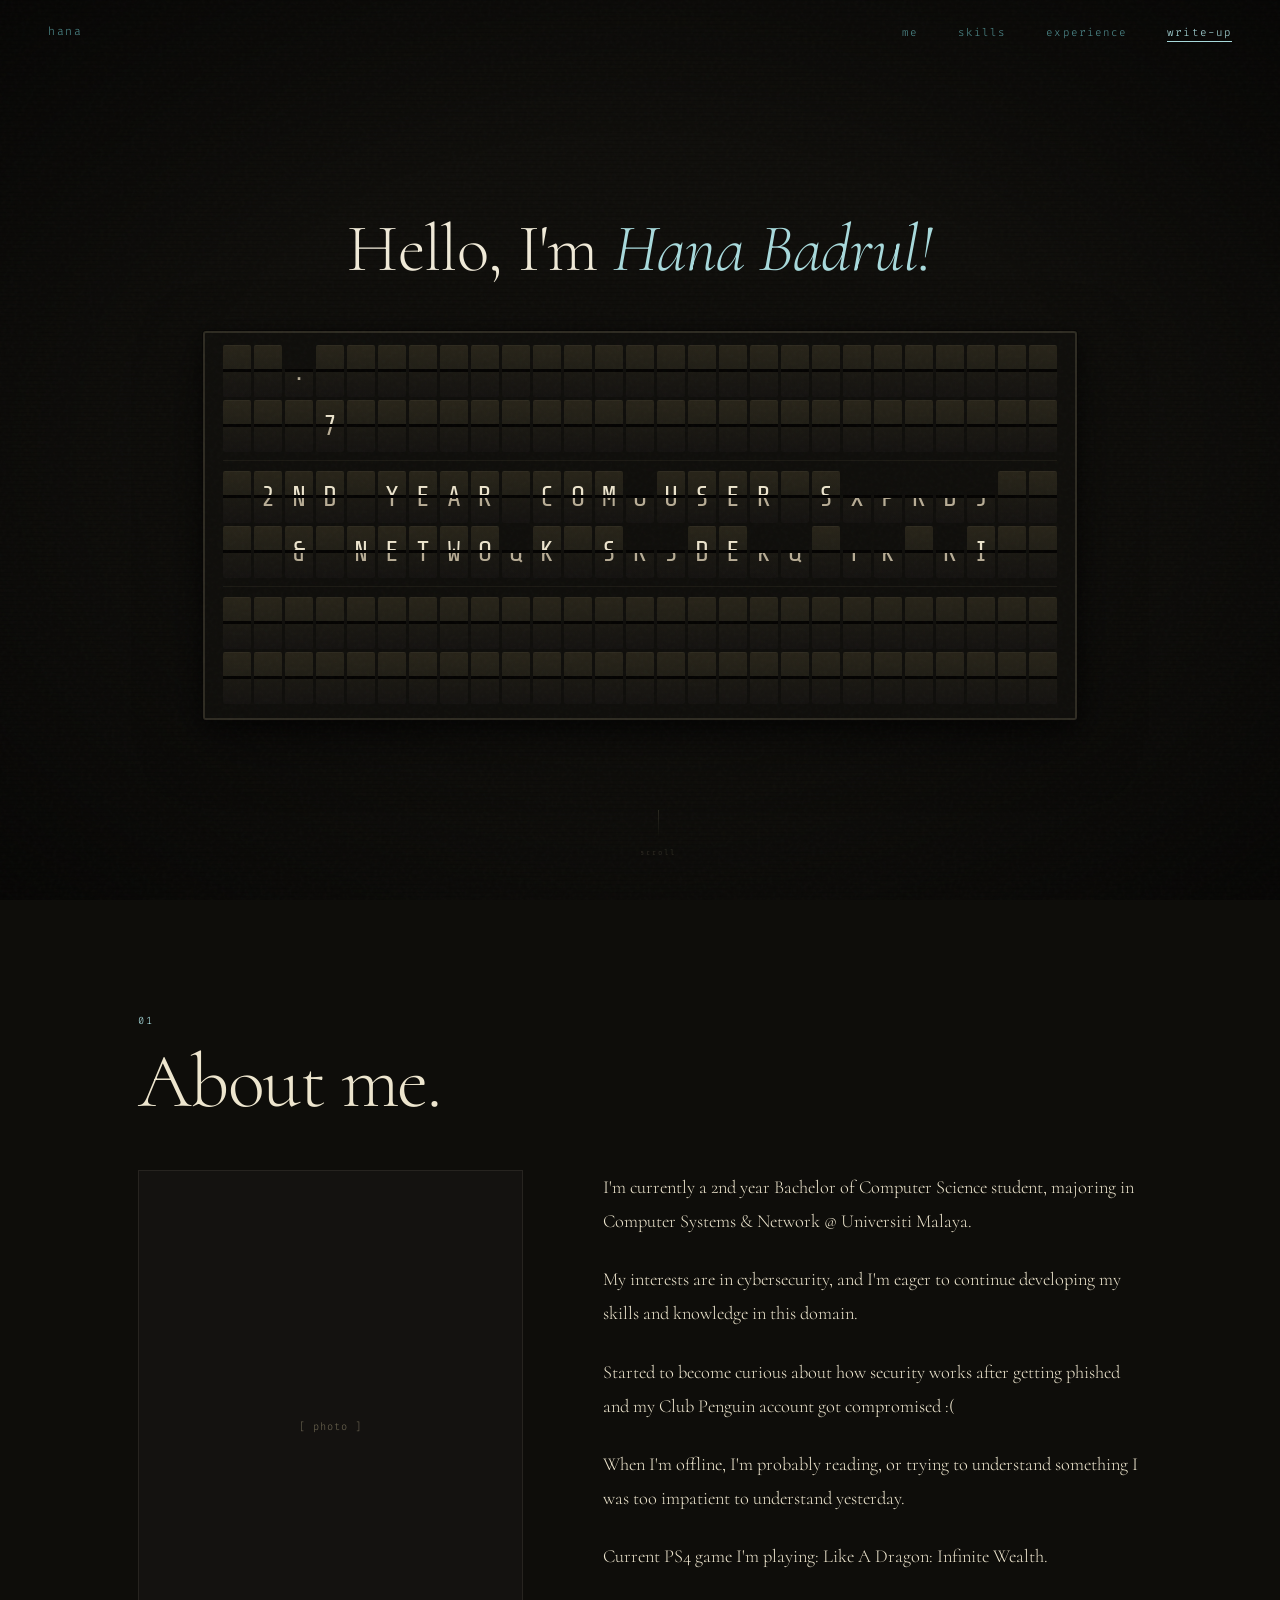
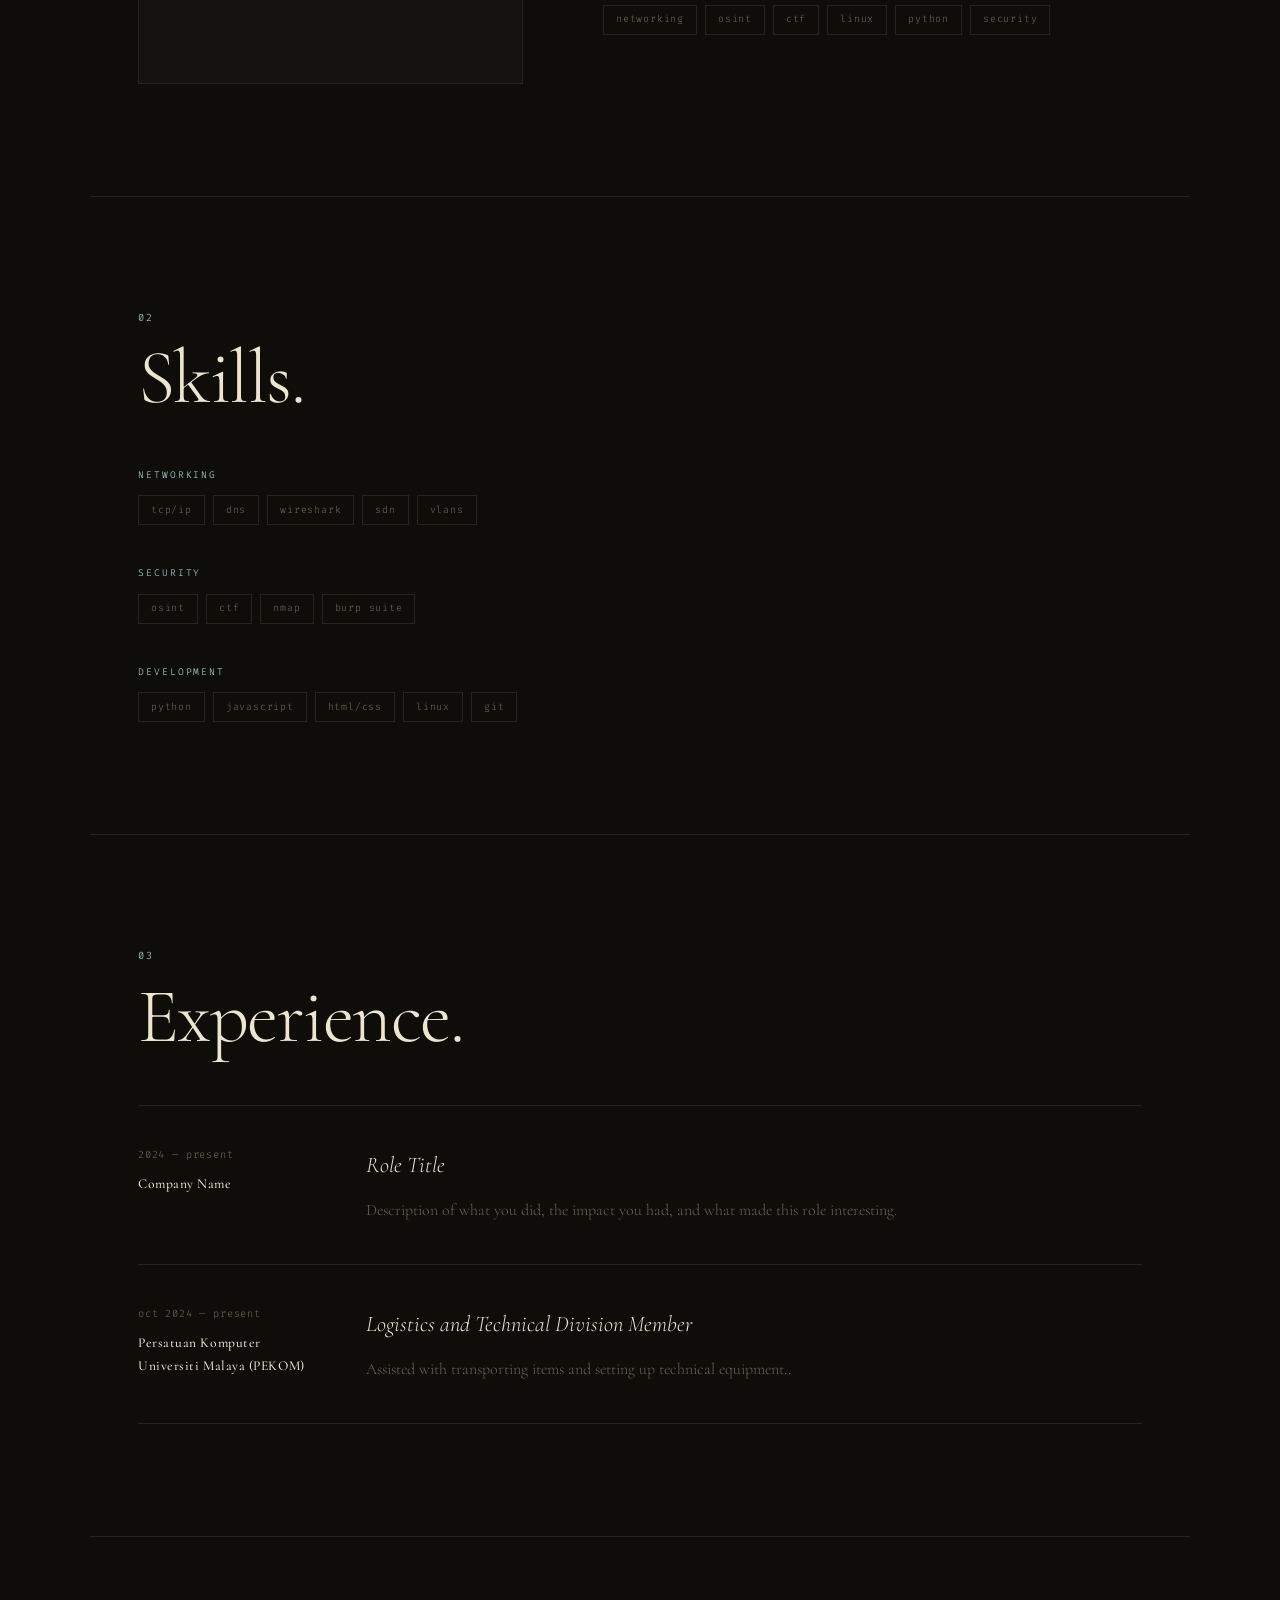
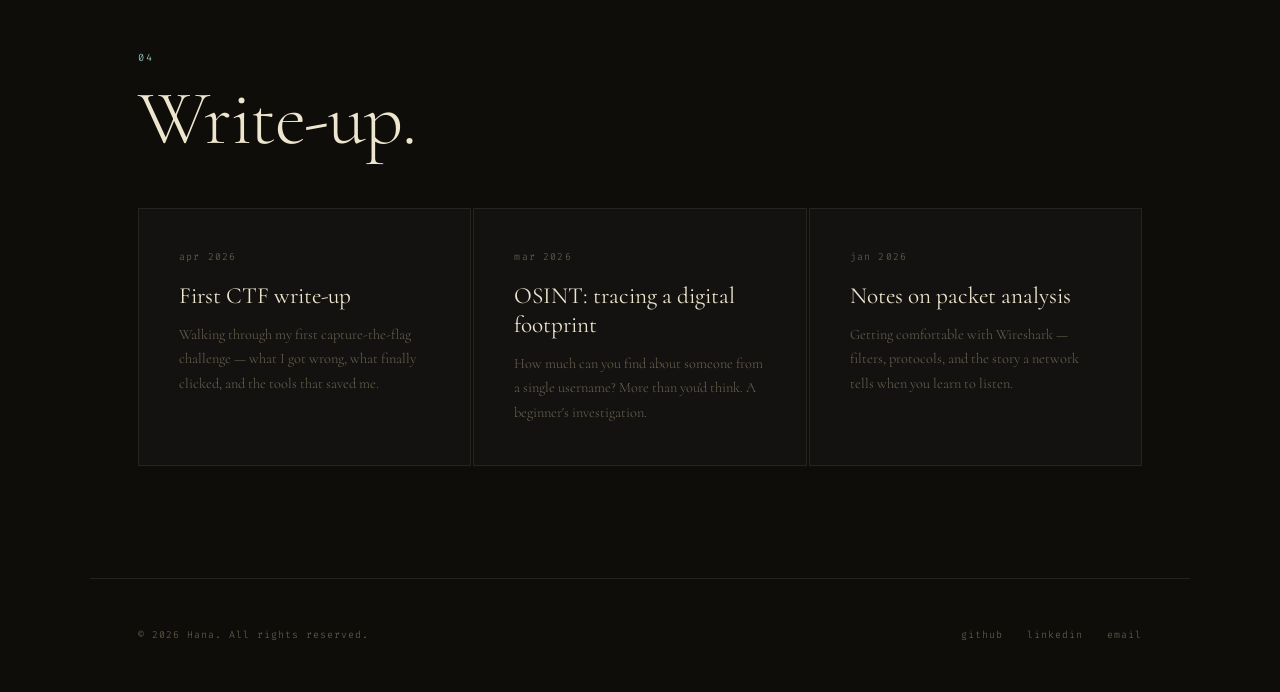
==== index.html @ be3e53db "feat: initial commit and setup" ====
<!DOCTYPE html>
<html lang="en">
<head>
  <meta charset="UTF-8" />
  <meta name="viewport" content="width=device-width, initial-scale=1.0" />
  <title>Hana — Portfolio</title>
  <link rel="preconnect" href="https://fonts.googleapis.com" />
  <link rel="preconnect" href="https://fonts.gstatic.com" crossorigin />
  <link href="https://fonts.googleapis.com/css2?family=Cormorant:ital,wght@0,300;0,400;0,500;0,600;1,300;1,400&family=Fira+Code:wght@300;400;500&family=Share+Tech+Mono&display=swap" rel="stylesheet" />
  <link rel="stylesheet" href="css/style.css" />
</head>

<body>

  <!-- ─── Navbar ─────────────────────────────────────────── -->
  <nav id="navbar">
    <a href="#hero" class="nav-logo">hana</a>
    <ul class="nav-links">
      <li><a href="#me">me</a></li>
      <li><a href="#skills">skills</a></li>
      <li><a href="#experience">experience</a></li>
      <li><a href="#writeup">write-up</a></li>
    </ul>
  </nav>

  <!-- ─── Hero ───────────────────────────────────────────── -->
  <section id="hero">

    <!-- Static greeting -->
    <div class="hero-greeting">
      <h1>Hello, I'm <em>Hana Badrul!</em></h1>
    </div>

    <!-- Analog split-flap board showing alternating phrases -->
    <div class="board-outer">
      <div class="board-housing">

        <div class="board-display">
          <div class="flap-row" id="bTop1"></div>
          <div class="flap-row" id="bTop2"></div>
          <div class="board-sep"></div>
          <div class="flap-row" id="boardRow1"></div>
          <div class="flap-row" id="boardRow2"></div>
          <div class="board-sep"></div>
          <div class="flap-row" id="bBot1"></div>
          <div class="flap-row" id="bBot2"></div>
        </div>

      </div>
    </div>

    <div class="hero-scroll">scroll</div>

  </section>

  <!-- ─── Me ─────────────────────────────────────────────── -->
  <section id="me">
    <span class="section-index reveal">01</span>
    <h2 class="section-title reveal">About me.</h2>
    <div class="me-grid reveal">
      <div class="me-aside">
        <div class="me-avatar">[ photo ]</div>
      </div>
      <div class="me-body">
        <p>
          I'm currently a 2nd year Bachelor of Computer Science student, majoring in Computer Systems & Network @ Universiti Malaya.
        </p>
        <p>
          My interests are in cybersecurity, and I'm eager to continue developing my skills and knowledge in this domain.
        </p>
        <p>
          Started to become curious about how security works after getting phished and my Club Penguin account got compromised :(
        </p>
        <p>
          When I'm offline, I'm probably reading, or trying to understand something I was too impatient to understand yesterday.
        </p>
        <p>
          Current PS4 game I'm playing: Like A Dragon: Infinite Wealth.
        <div class="me-tags">
          <span class="tag">networking</span>
          <span class="tag">osint</span>
          <span class="tag">ctf</span>
          <span class="tag">linux</span>
          <span class="tag">python</span>
          <span class="tag">security</span>
        </div>
      </div>
    </div>
  </section>

  <!-- ─── Skills ─────────────────────────────────────────── -->
  <section id="skills">
    <span class="section-index reveal">02</span>
    <h2 class="section-title reveal">Skills.</h2>
    <div class="skills-grid reveal">
      <div class="skill-group">
        <span class="skill-group-label">networking</span>
        <div class="skill-tags">
          <span class="tag">TCP/IP</span>
          <span class="tag">DNS</span>
          <span class="tag">Wireshark</span>
          <span class="tag">SDN</span>
          <span class="tag">VLANs</span>
        </div>
      </div>
      <div class="skill-group">
        <span class="skill-group-label">security</span>
        <div class="skill-tags">
          <span class="tag">OSINT</span>
          <span class="tag">CTF</span>
          <span class="tag">Nmap</span>
          <span class="tag">Burp Suite</span>
        </div>
      </div>
      <div class="skill-group">
        <span class="skill-group-label">development</span>
        <div class="skill-tags">
          <span class="tag">Python</span>
          <span class="tag">JavaScript</span>
          <span class="tag">HTML/CSS</span>
          <span class="tag">Linux</span>
          <span class="tag">Git</span>
        </div>
      </div>
    </div>
  </section>

  <!-- ─── Experience ──────────────────────────────────────── -->
  <section id="experience">
    <span class="section-index reveal">03</span>
    <h2 class="section-title reveal">Experience.</h2>

    <div class="exp-list reveal">

      <div class="exp-item">
        <div class="exp-meta">
          <span class="exp-period">2024 — present</span>
          <div class="exp-company">Company Name</div>
        </div>
        <div>
          <div class="exp-role">Role Title</div>
          <p class="exp-desc">Description of what you did, the impact you had, and what made this role interesting.</p>
        </div>
        <span class="exp-dot"></span>
      </div>

      <div class="exp-item">
        <div class="exp-meta">
          <span class="exp-period">oct 2024 — present</span>
          <div class="exp-company">Persatuan Komputer Universiti Malaya (PEKOM)</div>
        </div>
        <div>
          <div class="exp-role">Logistics and Technical Division Member</div>
          <p class="exp-desc">Assisted with transporting items and setting up technical equipment..</p>
        </div>
        <span class="exp-dot"></span>
      </div>

    </div>
  </section>

  <!-- ─── Write-up ────────────────────────────────────────── -->
  <section id="writeup">
    <span class="section-index reveal">04</span>
    <h2 class="section-title reveal">Write-up.</h2>

    <div class="posts-grid reveal">
      <a href="writeup.html#ctf-first" class="post-card">
        <span class="post-date">apr 2026</span>
        <h3 class="post-title">First CTF write-up</h3>
        <p class="post-excerpt">Walking through my first capture-the-flag challenge — what I got wrong, what finally clicked, and the tools that saved me.</p>
        <span class="post-arrow">→</span>
      </a>
      <a href="writeup.html#osint-footprint" class="post-card">
        <span class="post-date">mar 2026</span>
        <h3 class="post-title">OSINT: tracing a digital footprint</h3>
        <p class="post-excerpt">How much can you find about someone from a single username? More than you'd think. A beginner's investigation.</p>
        <span class="post-arrow">→</span>
      </a>
      <a href="writeup.html#packet-analysis" class="post-card">
        <span class="post-date">jan 2026</span>
        <h3 class="post-title">Notes on packet analysis</h3>
        <p class="post-excerpt">Getting comfortable with Wireshark — filters, protocols, and the story a network tells when you learn to listen.</p>
        <span class="post-arrow">→</span>
      </a>
    </div>
  </section>

  <!-- ─── Footer ──────────────────────────────────────────── -->
  <footer>
    <p>© 2026 Hana. All rights reserved.</p>
    <div class="footer-links">
      <a href="https://github.com/hanabadrul">github</a>
      <a href="https://www.linkedin.com/in/hanabadrul/">linkedin</a>
      <a href="#">email</a>
    </div>
  </footer>

  <script src="js/board.js"></script>
  <script src="js/nav.js"></script>

</body>
</html>
---- css/style.css ----
/* ─── Reset & Base ─────────────────────────────────── */
*, *::before, *::after { box-sizing: border-box; margin: 0; padding: 0; }

:root {
  --bg:       #0e0d0a;
  --bg-alt:   #141210;
  --text:     #ede5ce;
  --muted:    #6b6450;
  --accent:   #A8DADC;
  --border:   #272420;
  --nav-h:    64px;
  --font-serif: 'Cormorant', Georgia, serif;
  --font-mono:  'Fira Code', 'Courier New', monospace;
  --font-board: 'Share Tech Mono', 'Courier New', monospace;

  /* Board palette */
  --board-bg:      #0f0e0b;
  --board-frame:   #1c1a15;
  --board-border:  #2e2b22;
  --flap-top:      #242118;
  --flap-bot:      #1a1814;
  --flap-seam:     #08070520;
  --flap-text:     #ede5ce;
  --flap-text-dim: #b8ad96;
  --amber:         #A8DADC;
  --amber-dim:     #4d8a8c;

  /* Fluid flap sizing */
  --fw: clamp(9px, 2.5vw, 28px);          /* flap width          */
  --fh: calc(var(--fw) * 1.786);           /* flap height (50/28) */
  --fhalf: calc(var(--fw) * 0.893);        /* half-height (25/28) */
  --fs: calc(var(--fw) * 0.929);           /* font size   (26/28) */
  --fg: clamp(1px, 0.3vw, 3px);           /* gap between flaps   */
}

html { scroll-behavior: smooth; }

body {
  background: var(--bg);
  color: var(--text);
  font-family: var(--font-serif);
  font-weight: 300;
  line-height: 1.7;
  overflow-x: hidden;
}

body::before {
  content: '';
  position: fixed;
  inset: 0;
  background-image: url("data:image/svg+xml,%3Csvg viewBox='0 0 256 256' xmlns='http://www.w3.org/2000/svg'%3E%3Cfilter id='noise'%3E%3CfeTurbulence type='fractalNoise' baseFrequency='0.9' numOctaves='4' stitchTiles='stitch'/%3E%3C/filter%3E%3Crect width='100%25' height='100%25' filter='url(%23noise)' opacity='0.04'/%3E%3C/svg%3E");
  pointer-events: none;
  z-index: 9999;
  opacity: 0.6;
}

/* ─── Navbar ─────────────────────────────────────────── */
nav {
  position: fixed;
  top: 0; left: 0; right: 0;
  height: var(--nav-h);
  display: flex;
  align-items: center;
  justify-content: space-between;
  padding: 0 3rem;
  z-index: 100;
  transition: background 0.5s, border-color 0.5s;
}

.nav-logo {
  font-family: var(--font-mono);
  font-size: 0.72rem;
  letter-spacing: 0.15em;
  color: var(--amber-dim);
  text-decoration: none;
  text-transform: lowercase;
  transition: color 0.3s;
}
.nav-logo:hover { color: var(--amber); }

.nav-links { display: flex; gap: 2.5rem; list-style: none; }

.nav-links a {
  font-family: var(--font-mono);
  font-size: 0.68rem;
  letter-spacing: 0.1em;
  text-transform: lowercase;
  text-decoration: none;
  color: var(--amber-dim);
  position: relative;
  padding-bottom: 2px;
  transition: color 0.3s;
}
.nav-links a::after {
  content: '';
  position: absolute;
  bottom: 0; left: 0;
  width: 0; height: 1px;
  background: var(--amber);
  transition: width 0.25s ease, background 0.3s;
}
.nav-links a:hover, .nav-links a.active { color: var(--amber); }
.nav-links a:hover::after, .nav-links a.active::after { width: 100%; }

nav.scrolled {
  background: rgba(14, 13, 10, 0.92);
  backdrop-filter: blur(14px);
  -webkit-backdrop-filter: blur(14px);
  border-bottom: 1px solid var(--border);
}
nav.scrolled .nav-logo       { color: var(--muted); }
nav.scrolled .nav-logo:hover { color: var(--text); }
nav.scrolled .nav-links a    { color: var(--muted); }
nav.scrolled .nav-links a:hover,
nav.scrolled .nav-links a.active { color: var(--text); }
nav.scrolled .nav-links a::after { background: var(--accent); }

/* ─── Hero ───────────────────────────────────────────── */
#hero {
  min-height: 100svh;
  background: var(--board-bg);
  display: flex;
  flex-direction: column;
  align-items: center;
  justify-content: center;
  padding: calc(var(--nav-h) + 3rem) 1.5rem 5rem;
  gap: 2.8rem;
  position: relative;
  overflow: hidden;
}

/* Scanlines */
#hero::before {
  content: '';
  position: absolute;
  inset: 0;
  background: repeating-linear-gradient(
    0deg,
    rgba(0,0,0,0) 0px, rgba(0,0,0,0) 3px,
    rgba(0,0,0,0.12) 3px, rgba(0,0,0,0.12) 4px
  );
  pointer-events: none;
  z-index: 1;
}

/* Vignette */
#hero::after {
  content: '';
  position: absolute;
  inset: 0;
  background: radial-gradient(ellipse at center, transparent 50%, rgba(0,0,0,0.55) 100%);
  pointer-events: none;
  z-index: 1;
}

/* ─── Greeting ───────────────────────────────────────── */
.hero-greeting {
  position: relative;
  z-index: 2;
  text-align: center;
  opacity: 0;
  animation: brdFade 0.7s 0.15s ease forwards;
}

.hero-greeting h1 {
  font-family: var(--font-serif);
  font-size: clamp(2.4rem, 6vw, 4.2rem);
  font-weight: 300;
  color: #f0ead8;
  letter-spacing: -0.01em;
  line-height: 1.1;
}

.hero-greeting h1 em {
  font-style: italic;
  color: var(--amber);
}

/* ─── Analog Board ───────────────────────────────────── */
.board-outer {
  position: relative;
  z-index: 2;
  opacity: 0;
  animation: brdFade 0.6s 0.5s ease forwards;
}

.board-housing {
  background: var(--board-frame);
  border: 2px solid var(--board-border);
  border-radius: 3px;
  box-shadow:
    inset 0 1px 0 rgba(255,255,255,0.04),
    inset 0 -1px 0 rgba(0,0,0,0.5),
    0 0 0 1px #060504,
    0 6px 20px rgba(0,0,0,0.6),
    0 20px 60px rgba(0,0,0,0.5);
  overflow: hidden;
}

/* Display area — where the flap rows live */
.board-display {
  padding: 12px 18px 16px;
  background: #0f0e0b;
  display: flex;
  flex-direction: column;
  gap: 5px;
}

/* One row of flap characters */
.flap-row {
  display: flex;
  gap: var(--fg);
}

/* Horizontal rule between sections */
.board-sep {
  height: 1px;
  background: #1c1a14;
  margin: 5px 0;
}

/* ─── Individual Flap ────────────────────────────────── */
.flap {
  position: relative;
  display: inline-block;
  width: var(--fw);
  height: var(--fh);
  flex-shrink: 0;
  perspective: 400px;
}

.flap-upper,
.flap-lower {
  position: absolute;
  left: 0; right: 0;
  overflow: hidden;
}

.flap-upper {
  top: 0;
  height: var(--fhalf);
  background: linear-gradient(180deg, #282419 0%, #201e16 100%);
  border-radius: 2px 2px 0 0;
  transform-origin: center bottom;
}

.flap-lower {
  top: calc(var(--fhalf) + 2px);
  height: var(--fhalf);
  background: linear-gradient(180deg, #1a1812 0%, #141210 100%);
  border-radius: 0 0 2px 2px;
}

/* The dark seam */
.flap::before {
  content: '';
  position: absolute;
  top: calc(var(--fhalf) - 1px); left: 0; right: 0;
  height: 3px;
  background: #040302;
  z-index: 10;
}

.flap-upper::after {
  content: '';
  position: absolute;
  top: 0; left: 0; right: 0;
  height: 1px;
  background: rgba(255,255,255,0.03);
}

.flap-upper .ft,
.flap-lower .ft {
  position: absolute;
  left: 0; right: 0;
  height: var(--fh);
  display: flex;
  align-items: center;
  justify-content: center;
  font-family: var(--font-board);
  font-size: var(--fs);
  line-height: 1;
  user-select: none;
  pointer-events: none;
}

.flap-upper .ft { top: 0;    color: var(--flap-text); }
.flap-lower .ft { bottom: 0; color: var(--flap-text-dim); }

/* Flip animation */
@keyframes flapDown {
  from { transform: rotateX(0deg);   }
  to   { transform: rotateX(-90deg); }
}
@keyframes flapUp {
  from { transform: rotateX(90deg); }
  to   { transform: rotateX(0deg);  }
}
.flap-upper.is-down { animation: flapDown 65ms ease-in  forwards; }
.flap-upper.is-up   { animation: flapUp   65ms ease-out forwards; }

/* Scroll hint */
.hero-scroll {
  position: absolute;
  bottom: 2.5rem; left: 50%;
  transform: translateX(-50%);
  z-index: 2;
  display: flex;
  flex-direction: column;
  align-items: center;
  gap: 0.5rem;
  font-family: var(--font-board);
  font-size: 0.5rem;
  letter-spacing: 0.25em;
  color: #2a2820;
  opacity: 0;
  animation: brdFade 0.8s 1.6s ease forwards;
}
.hero-scroll::before {
  content: '';
  display: block;
  width: 1px;
  height: 28px;
  background: linear-gradient(to bottom, #2a2820, transparent);
}

/* ─── Content Sections ───────────────────────────────── */
section:not(#hero) {
  padding: 7rem 3rem;
  max-width: 1100px;
  margin: 0 auto;
}

section:not(#hero) + section:not(#hero) {
  border-top: 1px solid var(--border);
}

.section-index {
  font-family: var(--font-mono);
  font-size: 0.65rem;
  letter-spacing: 0.2em;
  color: var(--accent);
  text-transform: uppercase;
  margin-bottom: 0.75rem;
  display: block;
}

.section-title {
  font-size: clamp(2.8rem, 6vw, 5rem);
  font-weight: 300;
  letter-spacing: -0.02em;
  line-height: 1.05;
  margin-bottom: 3rem;
}

/* ─── Me ─────────────────────────────────────────────── */
.me-grid {
  display: grid;
  grid-template-columns: 1fr 1.4fr;
  gap: 5rem;
  align-items: start;
}

.me-aside { position: sticky; top: calc(var(--nav-h) + 2rem); }

.me-avatar {
  width: 100%;
  aspect-ratio: 3/4;
  background: var(--bg-alt);
  border: 1px solid var(--border);
  display: flex;
  align-items: center;
  justify-content: center;
  color: var(--muted);
  font-family: var(--font-mono);
  font-size: 0.65rem;
  letter-spacing: 0.1em;
}

.me-body p {
  font-size: 1.15rem;
  font-weight: 300;
  line-height: 1.85;
  color: var(--text);
  margin-bottom: 1.5rem;
}


.me-tags { display: flex; flex-wrap: wrap; gap: 0.5rem; margin-top: 2rem; }

.tag {
  font-family: var(--font-mono);
  font-size: 0.62rem;
  letter-spacing: 0.08em;
  color: var(--muted);
  border: 1px solid var(--border);
  padding: 0.35rem 0.75rem;
  text-transform: lowercase;
}

/* ─── Skills ─────────────────────────────────────────── */
.skills-grid {
  display: flex;
  flex-direction: column;
  gap: 2.5rem;
}

.skill-group-label {
  font-family: var(--font-mono);
  font-size: 0.6rem;
  letter-spacing: 0.2em;
  color: var(--accent);
  text-transform: uppercase;
  display: block;
  margin-bottom: 0.75rem;
}

.skill-tags {
  display: flex;
  flex-wrap: wrap;
  gap: 0.5rem;
}

/* ─── Experience ─────────────────────────────────────── */
.exp-item {
  display: grid;
  grid-template-columns: 180px 1fr;
  gap: 3rem;
  padding: 2.5rem 0;
  border-bottom: 1px solid var(--border);
  position: relative;
}
.exp-item:first-child { border-top: 1px solid var(--border); }

.exp-period {
  font-family: var(--font-mono);
  font-size: 0.65rem;
  letter-spacing: 0.08em;
  color: var(--muted);
  display: block;
  margin-bottom: 0.5rem;
}

.exp-company { font-size: 0.85rem; font-weight: 500; letter-spacing: 0.04em; }
.exp-role { font-size: 1.4rem; font-weight: 300; font-style: italic; margin-bottom: 0.75rem; }
.exp-desc { font-size: 1rem; font-weight: 300; color: var(--muted); line-height: 1.75; }

.exp-dot {
  position: absolute;
  left: 176px; top: 2.75rem;
  width: 7px; height: 7px;
  border-radius: 50%;
  background: var(--accent);
  opacity: 0;
  transition: opacity 0.3s;
}
.exp-item:hover .exp-dot { opacity: 1; }

/* ─── Write-up ───────────────────────────────────────── */
.posts-grid {
  display: grid;
  grid-template-columns: repeat(auto-fill, minmax(300px, 1fr));
  gap: 2px;
}

.post-card {
  background: var(--bg-alt);
  border: 1px solid var(--border);
  padding: 2.5rem;
  text-decoration: none;
  color: inherit;
  display: block;
  position: relative;
  overflow: hidden;
  transition: background 0.25s;
}
.post-card::before {
  content: '';
  position: absolute;
  bottom: 0; left: 0;
  width: 0; height: 2px;
  background: var(--accent);
  transition: width 0.35s ease;
}
.post-card:hover { background: var(--bg); }
.post-card:hover::before { width: 100%; }

.post-date {
  font-family: var(--font-mono);
  font-size: 0.62rem;
  letter-spacing: 0.12em;
  color: var(--muted);
  display: block;
  margin-bottom: 1rem;
}
.post-title { font-size: 1.45rem; font-weight: 400; line-height: 1.25; margin-bottom: 0.75rem; }
.post-excerpt { font-size: 0.9rem; font-weight: 300; color: var(--muted); line-height: 1.7; }

.post-arrow {
  position: absolute;
  bottom: 2rem; right: 2rem;
  font-family: var(--font-mono);
  font-size: 0.75rem;
  color: var(--accent);
  opacity: 0;
  transform: translateX(-4px);
  transition: opacity 0.25s, transform 0.25s;
}
.post-card:hover .post-arrow { opacity: 1; transform: translateX(0); }

/* ─── Footer ─────────────────────────────────────────── */
footer {
  border-top: 1px solid var(--border);
  padding: 3rem;
  display: flex;
  justify-content: space-between;
  align-items: center;
  max-width: 1100px;
  margin: 0 auto;
}
footer p {
  font-family: var(--font-mono);
  font-size: 0.62rem;
  letter-spacing: 0.1em;
  color: var(--muted);
}
.footer-links { display: flex; gap: 1.5rem; }
.footer-links a {
  font-family: var(--font-mono);
  font-size: 0.62rem;
  letter-spacing: 0.1em;
  color: var(--muted);
  text-decoration: none;
  transition: color 0.2s;
}
.footer-links a:hover { color: var(--accent); }

/* ─── Animations ─────────────────────────────────────── */
@keyframes brdFade {
  from { opacity: 0; transform: translateY(10px); }
  to   { opacity: 1; transform: translateY(0); }
}
@keyframes ledBlink {
  0%, 100% { opacity: 1; }
  50%       { opacity: 0.3; }
}

.reveal {
  opacity: 0;
  transform: translateY(22px);
  transition: opacity 0.7s ease, transform 0.7s ease;
}
.reveal.visible { opacity: 1; transform: translateY(0); }

/* ─── Responsive ─────────────────────────────────────── */
@media (max-width: 820px) {
  nav { padding: 0 1.5rem; }
  section:not(#hero), footer { padding-left: 1.5rem; padding-right: 1.5rem; }
  .me-grid { grid-template-columns: 1fr; gap: 3rem; }
  .me-aside { position: static; }
  .me-avatar { aspect-ratio: 1/1; max-width: 220px; }
  .exp-item { grid-template-columns: 1fr; gap: 0.5rem; }
  .exp-dot { display: none; }
  .nav-links { gap: 1.5rem; }
  /* Board padding tightens on mobile — flap size handled by clamp() */
  .board-display { padding: 8px 8px 10px; }
  .board-sep { margin: 3px 0; }
}
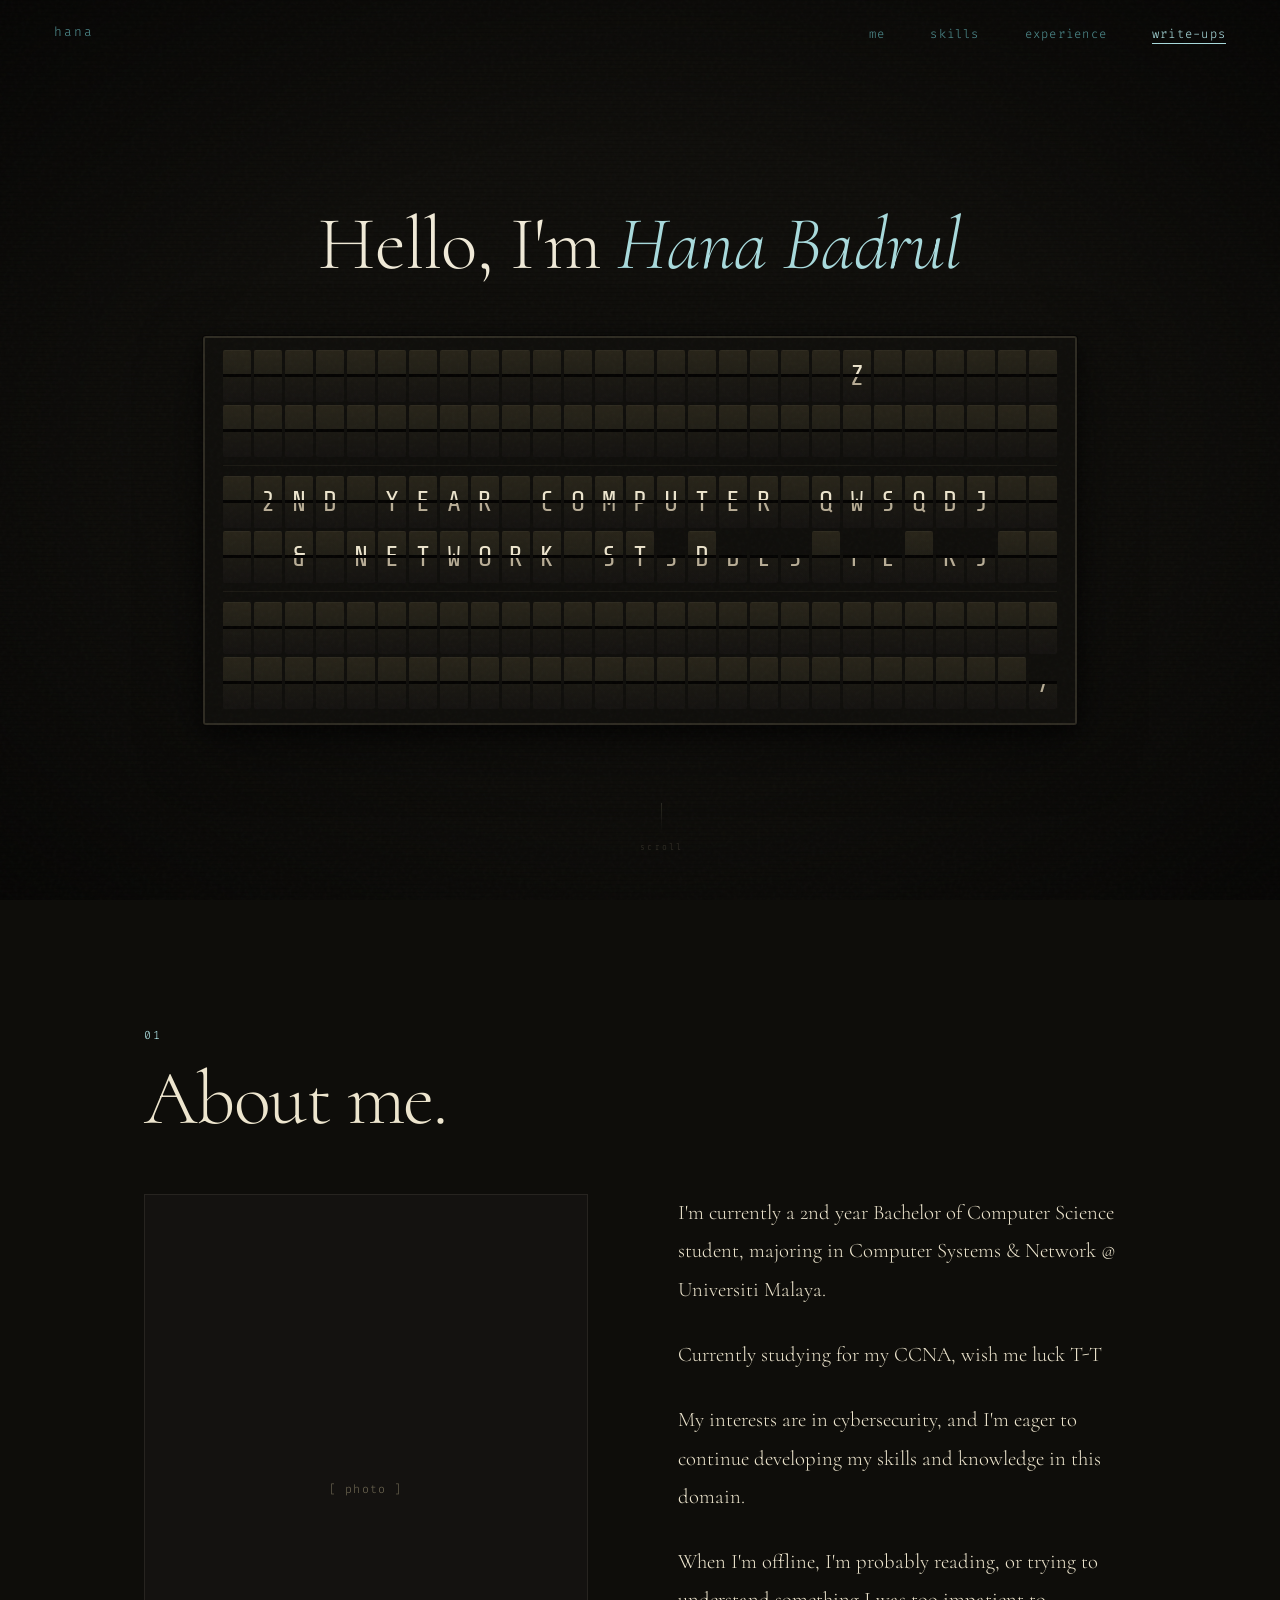
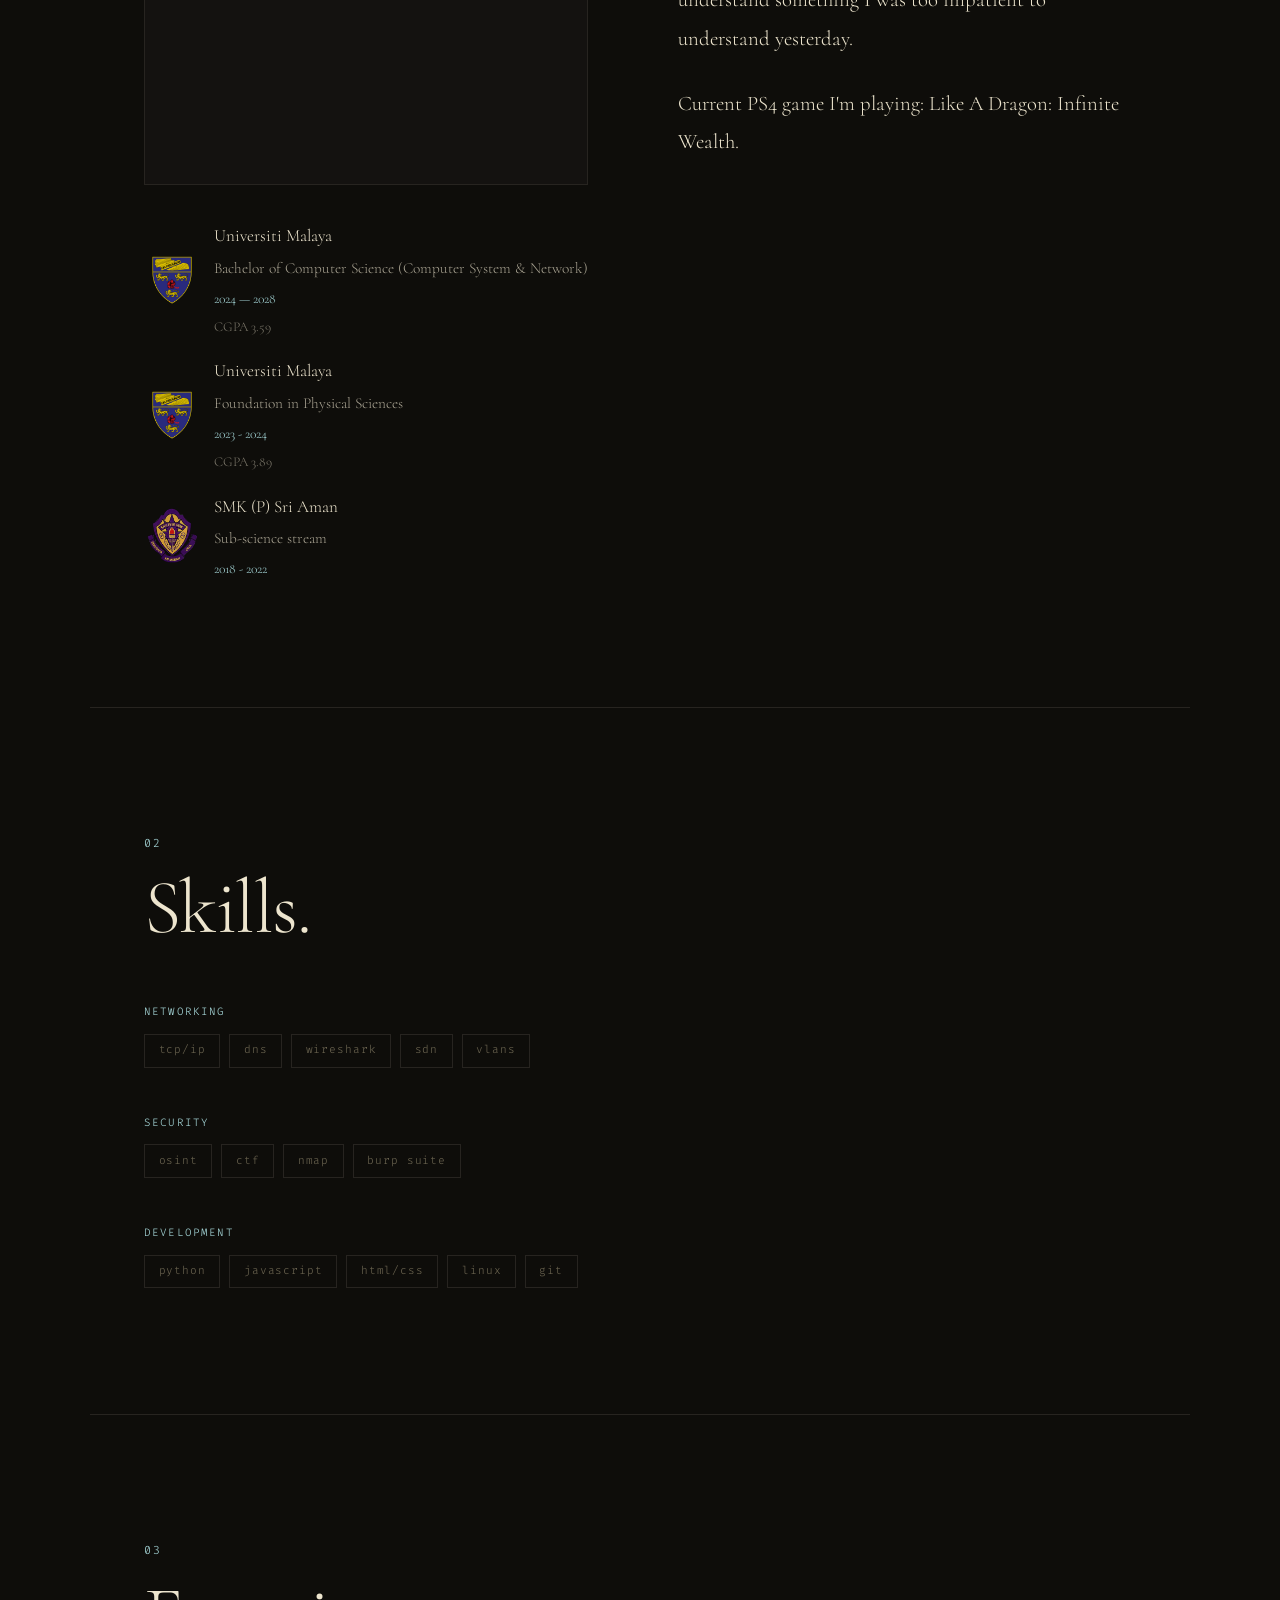
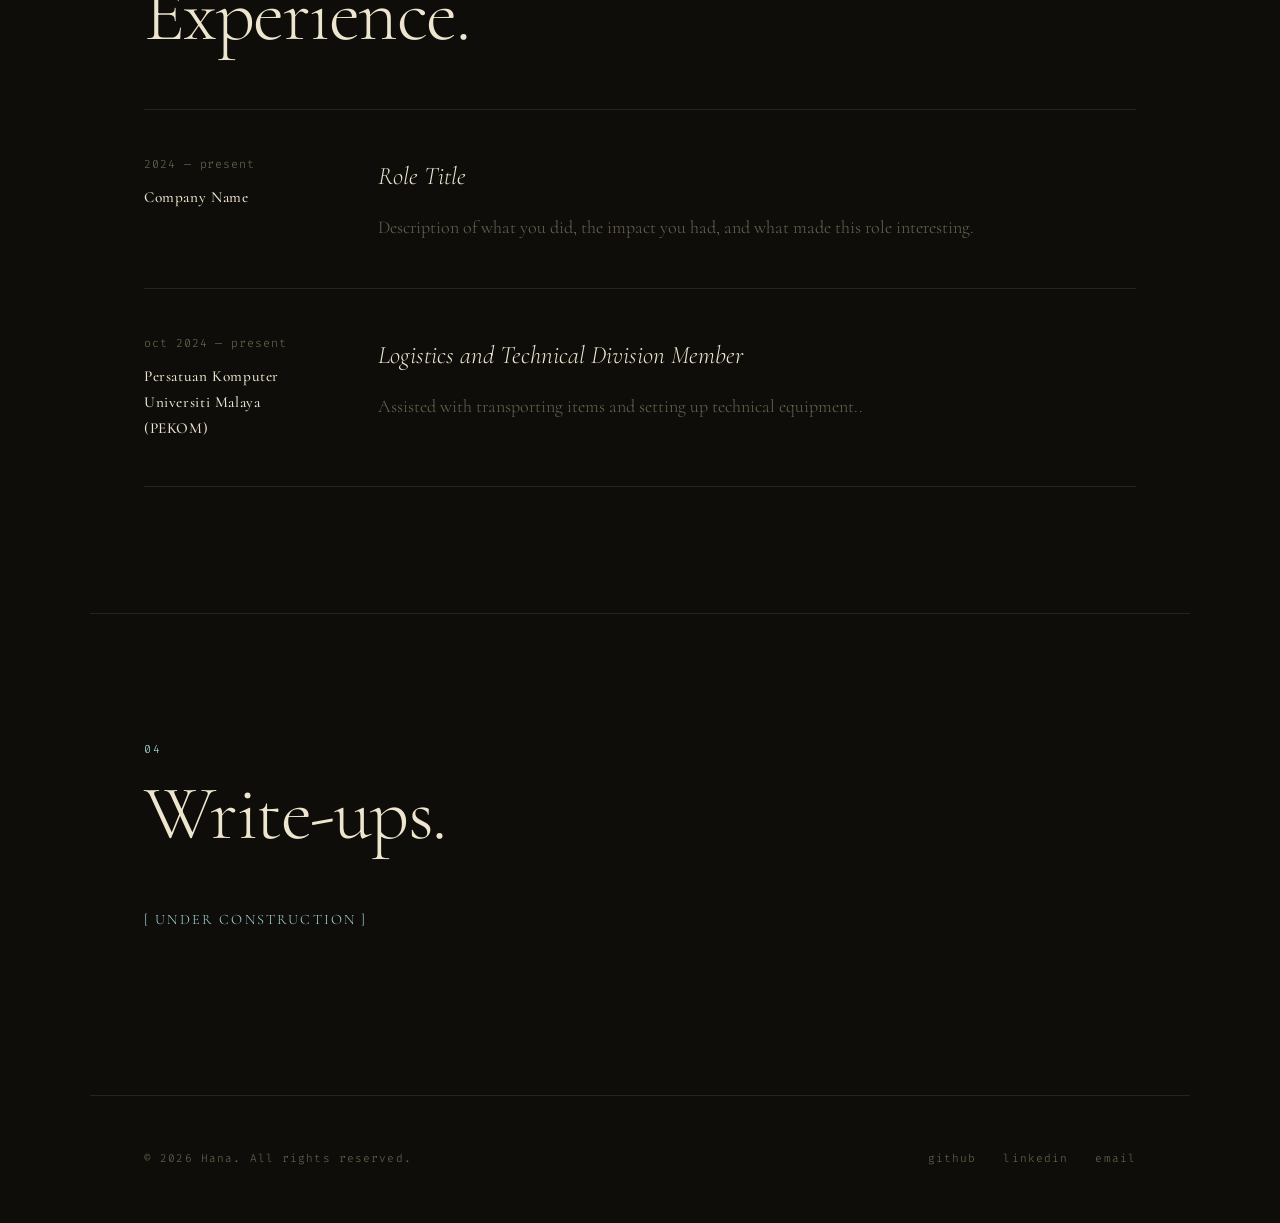
==== commit 388418ee: "added education and edited about me" ====
--- a/index.html
+++ b/index.html
@@ -3,7 +3,7 @@
 <head>
   <meta charset="UTF-8" />
   <meta name="viewport" content="width=device-width, initial-scale=1.0" />
-  <title>Hana — Portfolio</title>
+  <title>hana</title>
   <link rel="preconnect" href="https://fonts.googleapis.com" />
   <link rel="preconnect" href="https://fonts.gstatic.com" crossorigin />
   <link href="https://fonts.googleapis.com/css2?family=Cormorant:ital,wght@0,300;0,400;0,500;0,600;1,300;1,400&family=Fira+Code:wght@300;400;500&family=Share+Tech+Mono&display=swap" rel="stylesheet" />
@@ -19,7 +19,7 @@
       <li><a href="#me">me</a></li>
       <li><a href="#skills">skills</a></li>
       <li><a href="#experience">experience</a></li>
-      <li><a href="#writeup">write-up</a></li>
+      <li><a href="#writeup">write-ups</a></li>
     </ul>
   </nav>
 
@@ -28,7 +28,7 @@
 
     <!-- Static greeting -->
     <div class="hero-greeting">
-      <h1>Hello, I'm <em>Hana Badrul!</em></h1>
+      <h1>Hello, I'm <em>Hana Badrul</em></h1>
     </div>
 
     <!-- Analog split-flap board showing alternating phrases -->
@@ -60,30 +60,51 @@
     <div class="me-grid reveal">
       <div class="me-aside">
         <div class="me-avatar">[ photo ]</div>
+        <div class="me-edu-list">
+          <div class="me-edu">
+            <img src="images/um.png" alt="UM" class="edu-logo" />
+            <div class="edu-body">
+              <div class="edu-school">Universiti Malaya</div>
+              <div class="edu-degree">Bachelor of Computer Science (Computer System & Network)</div>
+              <span class="edu-period">2024 — 2028</span>
+              <span class="edu-cgpa">CGPA 3.59</span>
+            </div>
+          </div>
+          <div class="me-edu">
+            <img src="images/um.png" alt="UM" class="edu-logo" />
+            <div class="edu-body">
+              <div class="edu-school">Universiti Malaya</div>
+              <div class="edu-degree">Foundation in Physical Sciences</div>
+              <span class="edu-period">2023 - 2024</span>
+              <span class="edu-cgpa">CGPA 3.89</span>
+            </div>
+          </div>
+          <div class="me-edu">
+            <img src="images/sri-aman.png" alt="Sri Aman" class="edu-logo" />
+            <div class="edu-body">
+              <div class="edu-school">SMK (P) Sri Aman</div>
+              <div class="edu-degree">Sub-science stream</div>
+              <span class="edu-period">2018 - 2022</span>
+            </div>
+          </div>
+        </div>
       </div>
       <div class="me-body">
         <p>
           I'm currently a 2nd year Bachelor of Computer Science student, majoring in Computer Systems & Network @ Universiti Malaya.
         </p>
         <p>
+          Currently studying for my CCNA, wish me luck T-T
+        </p>
+        <p>
           My interests are in cybersecurity, and I'm eager to continue developing my skills and knowledge in this domain.
         </p>
         <p>
-          Started to become curious about how security works after getting phished and my Club Penguin account got compromised :(
-        </p>
-        <p>
           When I'm offline, I'm probably reading, or trying to understand something I was too impatient to understand yesterday.
         </p>
         <p>
           Current PS4 game I'm playing: Like A Dragon: Infinite Wealth.
-        <div class="me-tags">
-          <span class="tag">networking</span>
-          <span class="tag">osint</span>
-          <span class="tag">ctf</span>
-          <span class="tag">linux</span>
-          <span class="tag">python</span>
-          <span class="tag">security</span>
-        </div>
+        </p>
       </div>
     </div>
   </section>
@@ -159,31 +180,13 @@
     </div>
   </section>
 
-  <!-- ─── Write-up ────────────────────────────────────────── -->
+  <!-- ─── Write-ups ───────────────────────────────────────── -->
   <section id="writeup">
     <span class="section-index reveal">04</span>
-    <h2 class="section-title reveal">Write-up.</h2>
-
-    <div class="posts-grid reveal">
-      <a href="writeup.html#ctf-first" class="post-card">
-        <span class="post-date">apr 2026</span>
-        <h3 class="post-title">First CTF write-up</h3>
-        <p class="post-excerpt">Walking through my first capture-the-flag challenge — what I got wrong, what finally clicked, and the tools that saved me.</p>
-        <span class="post-arrow">→</span>
-      </a>
-      <a href="writeup.html#osint-footprint" class="post-card">
-        <span class="post-date">mar 2026</span>
-        <h3 class="post-title">OSINT: tracing a digital footprint</h3>
-        <p class="post-excerpt">How much can you find about someone from a single username? More than you'd think. A beginner's investigation.</p>
-        <span class="post-arrow">→</span>
-      </a>
-      <a href="writeup.html#packet-analysis" class="post-card">
-        <span class="post-date">jan 2026</span>
-        <h3 class="post-title">Notes on packet analysis</h3>
-        <p class="post-excerpt">Getting comfortable with Wireshark — filters, protocols, and the story a network tells when you learn to listen.</p>
-        <span class="post-arrow">→</span>
-      </a>
-    </div>
+    <h2 class="section-title reveal">Write-ups.</h2>
+
+    <div class="under-construction reveal">[ under construction ]</div>
+
   </section>
 
   <!-- ─── Footer ──────────────────────────────────────────── -->
--- a/css/style.css
+++ b/css/style.css
@@ -33,7 +33,7 @@
   --fg: clamp(1px, 0.3vw, 3px);           /* gap between flaps   */
 }
 
-html { scroll-behavior: smooth; }
+html { scroll-behavior: smooth; font-size: 18px; }
 
 body {
   background: var(--bg);
@@ -456,7 +456,76 @@
 }
 .exp-item:hover .exp-dot { opacity: 1; }
 
-/* ─── Write-up ───────────────────────────────────────── */
+/* ─── Education (in me section) ──────────────────────── */
+.me-edu-list {
+  display: flex;
+  flex-direction: column;
+  gap: 1rem;
+  margin-top: 2rem;
+  padding-bottom: 0;
+}
+
+.me-edu-list .me-edu:last-child {
+  margin-bottom: 0;
+  padding-bottom: 0;
+}
+
+.me-edu {
+  display: flex;
+  align-items: center;
+  gap: 0.75rem;
+}
+
+.edu-logo {
+  width: 56px;
+  height: 56px;
+  object-fit: contain;
+  flex-shrink: 0;
+  opacity: 0.85;
+}
+
+.edu-body {
+  display: flex;
+  flex-direction: column;
+  gap: 0.25rem;
+}
+
+.edu-school {
+  font-family: var(--mono);
+  font-size: 0.95rem;
+  color: var(--fg);
+}
+
+.edu-degree {
+  font-size: 0.85rem;
+  color: var(--fg-muted, var(--fg));
+  opacity: 0.7;
+  white-space: nowrap;
+}
+
+.edu-period {
+  font-family: var(--mono);
+  font-size: 0.75rem;
+  color: var(--accent);
+  margin-top: 0.15rem;
+}
+
+.edu-cgpa {
+  font-family: var(--mono);
+  font-size: 0.75rem;
+  opacity: 0.5;
+}
+
+/* ─── Write-ups ──────────────────────────────────────── */
+.under-construction {
+  font-family: var(--mono);
+  font-size: 0.8rem;
+  color: var(--accent);
+  letter-spacing: 0.15em;
+  text-transform: uppercase;
+  opacity: 0.7;
+  margin-bottom: 2rem;
+}
 .posts-grid {
   display: grid;
   grid-template-columns: repeat(auto-fill, minmax(300px, 1fr));
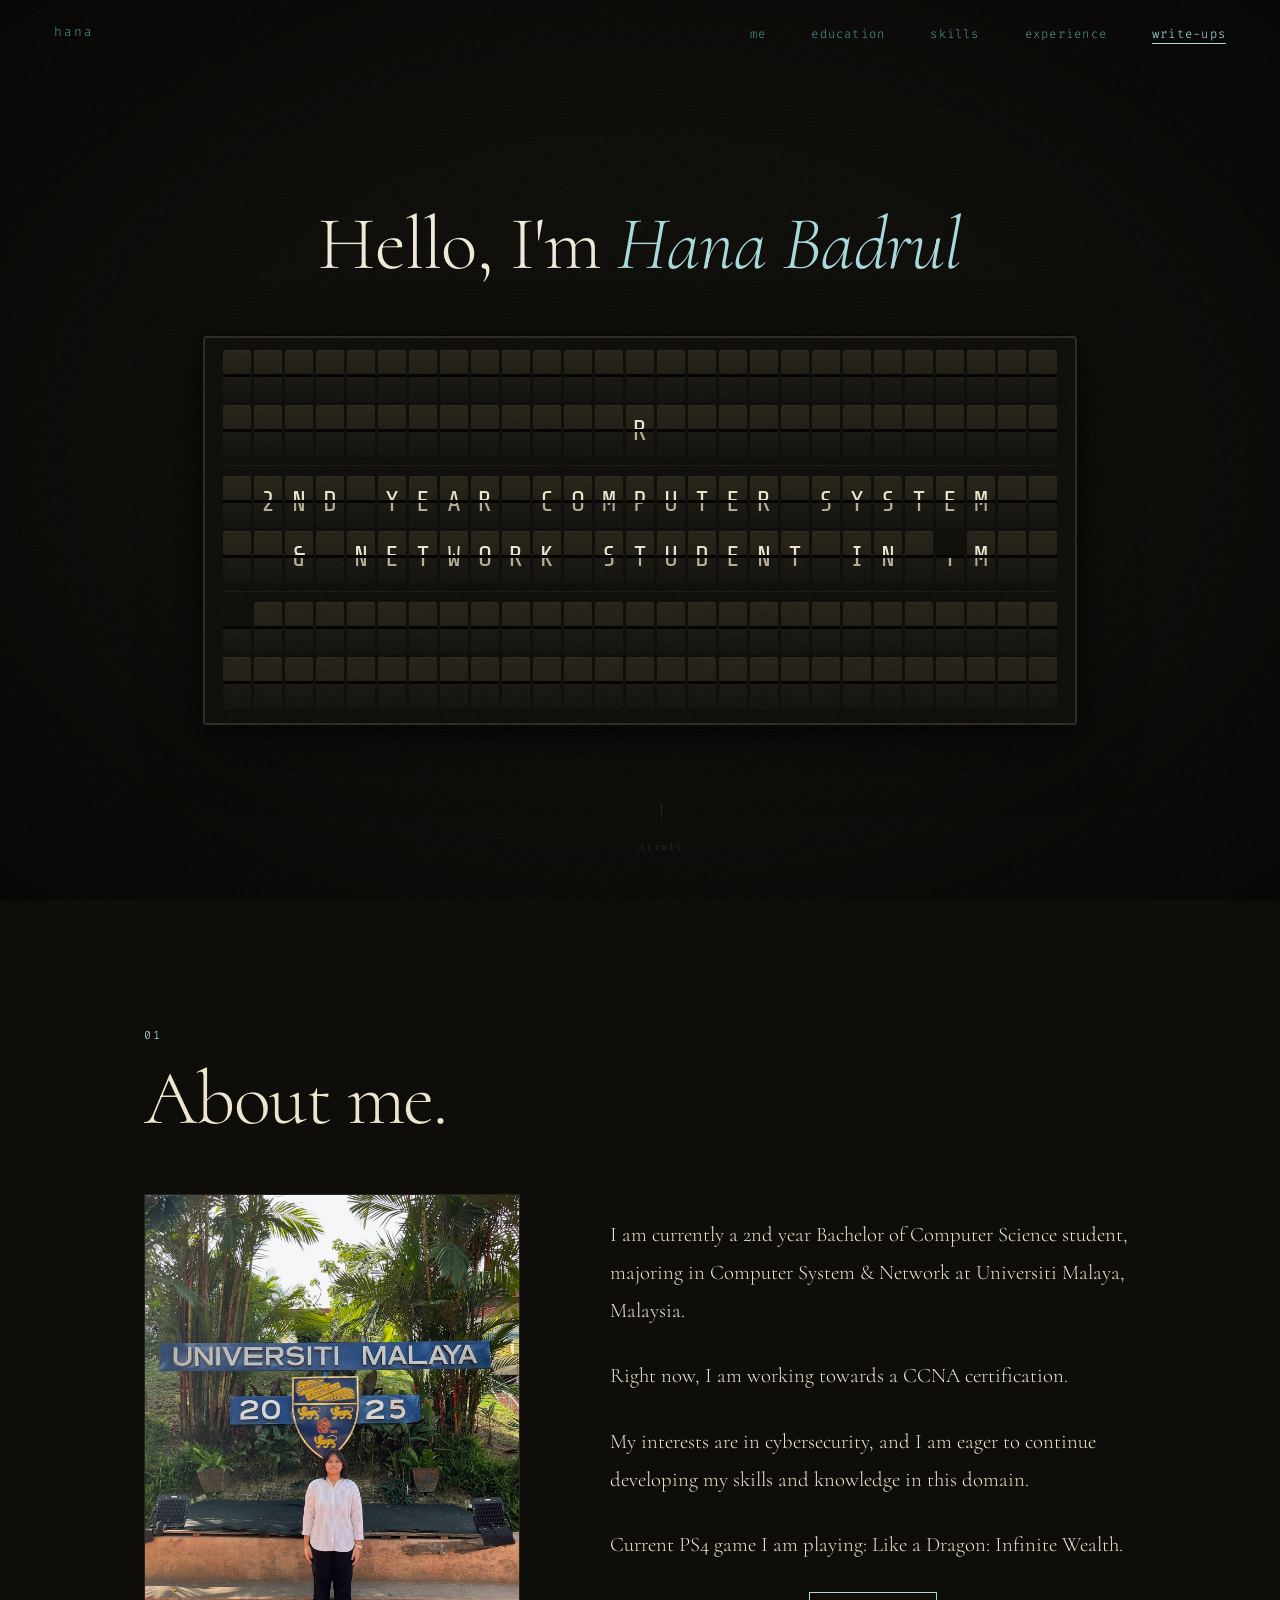
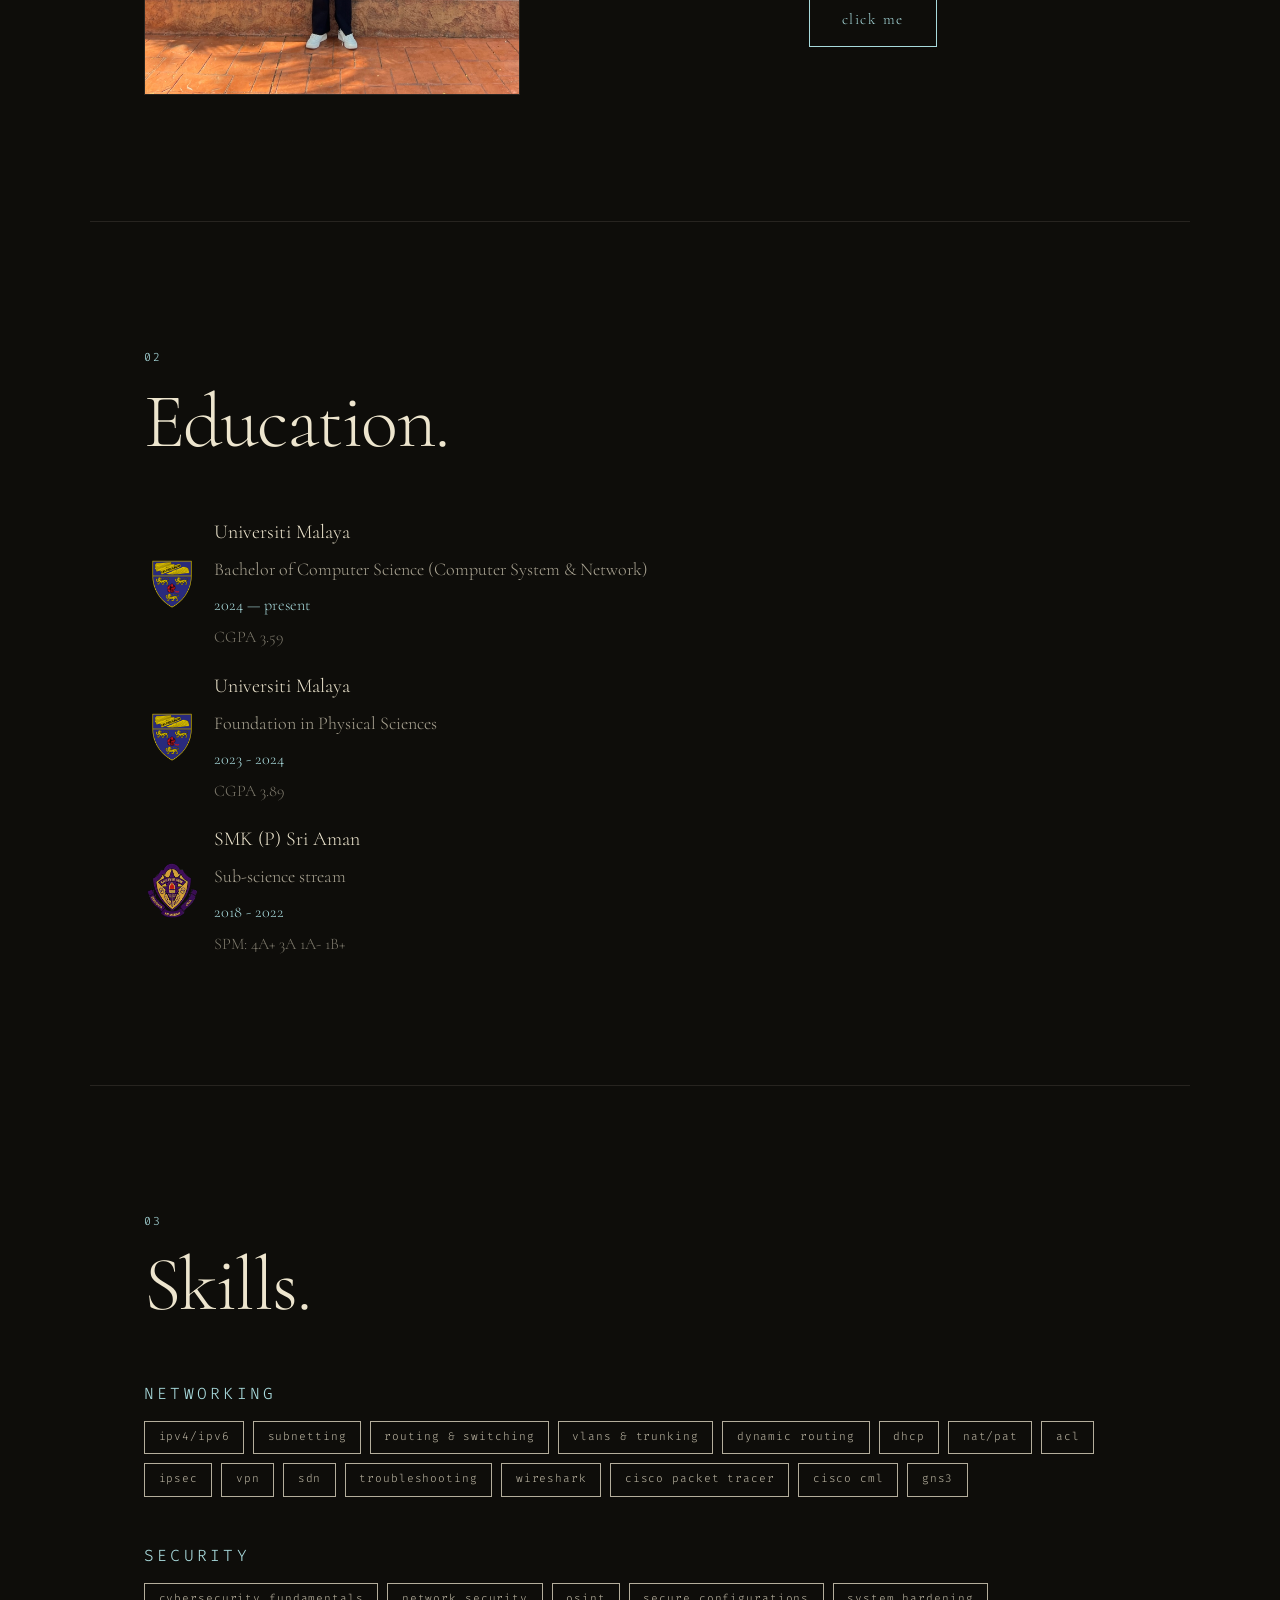
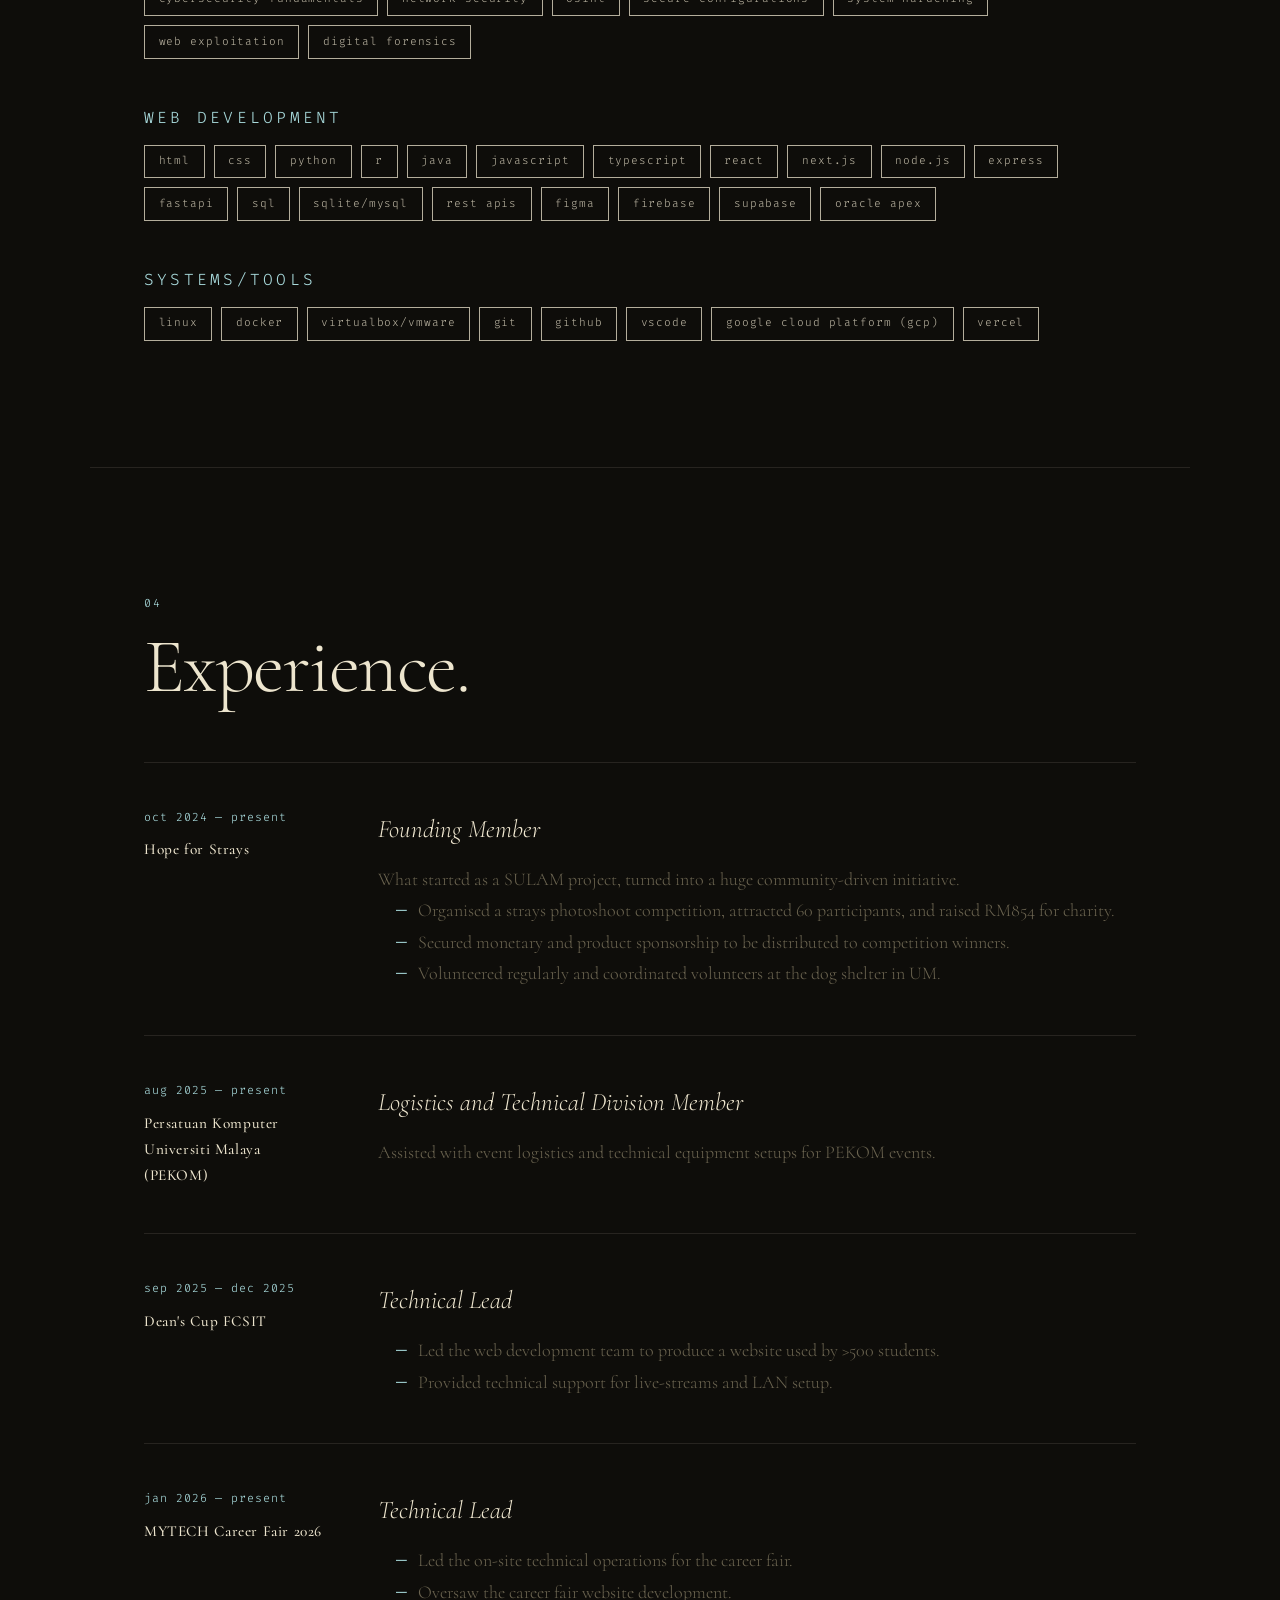
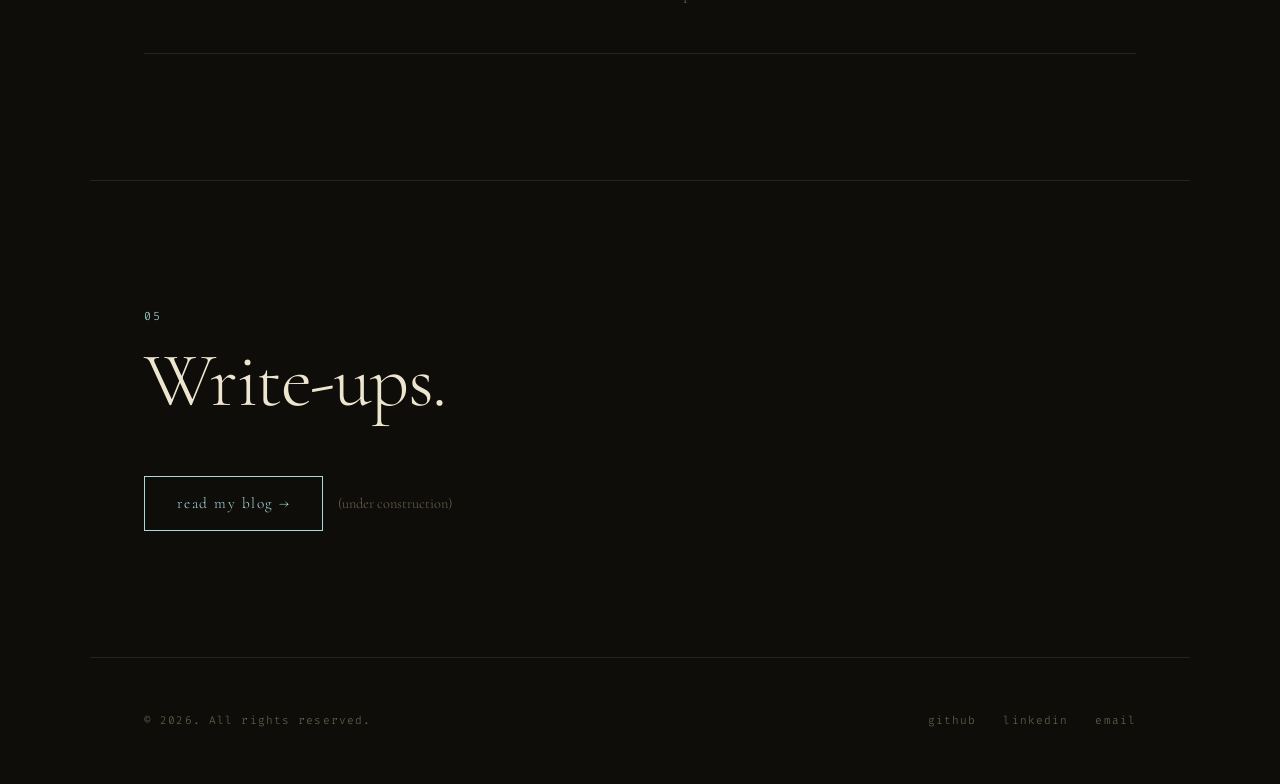
==== commit 1f4b20fa: "change style, added content, and new favicon" ====
--- a/index.html
+++ b/index.html
@@ -8,30 +8,31 @@
   <link rel="preconnect" href="https://fonts.gstatic.com" crossorigin />
   <link href="https://fonts.googleapis.com/css2?family=Cormorant:ital,wght@0,300;0,400;0,500;0,600;1,300;1,400&family=Fira+Code:wght@300;400;500&family=Share+Tech+Mono&display=swap" rel="stylesheet" />
   <link rel="stylesheet" href="css/style.css" />
+  <link rel="icon" href="images/raspberry_jam.png" type="image/png" />
 </head>
 
 <body>
 
-  <!-- ─── Navbar ─────────────────────────────────────────── -->
   <nav id="navbar">
     <a href="#hero" class="nav-logo">hana</a>
-    <ul class="nav-links">
+    <ul class="nav-links" id="nav-links">
       <li><a href="#me">me</a></li>
+      <li><a href="#education">education</a></li>
       <li><a href="#skills">skills</a></li>
       <li><a href="#experience">experience</a></li>
       <li><a href="#writeup">write-ups</a></li>
     </ul>
+    <button class="nav-hamburger" id="nav-hamburger" aria-label="Toggle menu">
+      <span></span><span></span><span></span>
+    </button>
   </nav>
 
-  <!-- ─── Hero ───────────────────────────────────────────── -->
   <section id="hero">
 
-    <!-- Static greeting -->
     <div class="hero-greeting">
       <h1>Hello, I'm <em>Hana Badrul</em></h1>
     </div>
 
-    <!-- Analog split-flap board showing alternating phrases -->
     <div class="board-outer">
       <div class="board-housing">
 
@@ -53,154 +54,310 @@
 
   </section>
 
-  <!-- ─── Me ─────────────────────────────────────────────── -->
   <section id="me">
     <span class="section-index reveal">01</span>
     <h2 class="section-title reveal">About me.</h2>
     <div class="me-grid reveal">
       <div class="me-aside">
-        <div class="me-avatar">[ photo ]</div>
-        <div class="me-edu-list">
-          <div class="me-edu">
-            <img src="images/um.png" alt="UM" class="edu-logo" />
-            <div class="edu-body">
-              <div class="edu-school">Universiti Malaya</div>
-              <div class="edu-degree">Bachelor of Computer Science (Computer System & Network)</div>
-              <span class="edu-period">2024 — 2028</span>
-              <span class="edu-cgpa">CGPA 3.59</span>
-            </div>
+        <div style="position:relative;">
+          <div class="me-avatar pixelated-image-card" id="pixel-card">
+            <img class="pixelated-image-card__default" src="images/me.JPG" alt="Hana">
+            <img class="pixelated-image-card__active" src="images/chappy.jpg" alt="Chappy">
+            <div class="pixelated-image-card__pixels" id="pixels-container"></div>
           </div>
-          <div class="me-edu">
-            <img src="images/um.png" alt="UM" class="edu-logo" />
-            <div class="edu-body">
-              <div class="edu-school">Universiti Malaya</div>
-              <div class="edu-degree">Foundation in Physical Sciences</div>
-              <span class="edu-period">2023 - 2024</span>
-              <span class="edu-cgpa">CGPA 3.89</span>
-            </div>
-          </div>
-          <div class="me-edu">
-            <img src="images/sri-aman.png" alt="Sri Aman" class="edu-logo" />
-            <div class="edu-body">
-              <div class="edu-school">SMK (P) Sri Aman</div>
-              <div class="edu-degree">Sub-science stream</div>
-              <span class="edu-period">2018 - 2022</span>
-            </div>
-          </div>
+          <p id="chappy-text" style="display:none; text-align:center; position:absolute; width:100%; top:calc(100% + 0.5rem); margin:0;">CHAPPY!!!!! (my 6 year old tuxedo cat)</p>
         </div>
       </div>
       <div class="me-body">
         <p>
-          I'm currently a 2nd year Bachelor of Computer Science student, majoring in Computer Systems & Network @ Universiti Malaya.
+          I am currently a 2nd year Bachelor of Computer Science student, majoring in Computer System & Network at Universiti Malaya, Malaysia.
         </p>
         <p>
-          Currently studying for my CCNA, wish me luck T-T
+          Right now, I am working towards a CCNA certification.
         </p>
         <p>
-          My interests are in cybersecurity, and I'm eager to continue developing my skills and knowledge in this domain.
+          My interests are in cybersecurity, and I am eager to continue developing my skills and knowledge in this domain.
         </p>
         <p>
-          When I'm offline, I'm probably reading, or trying to understand something I was too impatient to understand yesterday.
+          Current PS4 game I am playing: Like a Dragon: Infinite Wealth.
+          <div style="text-align: center; margin-top: 1rem;">
+            <a href="#" class="blog-btn" id="chappy-btn" onclick="toggleChappy(); return false;">click me</a>
+          </div>
         </p>
-        <p>
-          Current PS4 game I'm playing: Like A Dragon: Infinite Wealth.
-        </p>
-      </div>
-    </div>
-  </section>
-
-  <!-- ─── Skills ─────────────────────────────────────────── -->
+      </div>
+    </div>
+  </section>
+
+  <section id="education">
+    <span class="section-index reveal">02</span>
+    <h2 class="section-title reveal">Education.</h2>
+    <div class="me-edu-list reveal">
+      <div class="me-edu">
+        <img src="images/um.png" alt="UM" class="edu-logo" />
+        <div class="edu-body">
+          <div class="edu-school">Universiti Malaya</div>
+          <div class="edu-degree">Bachelor of Computer Science (Computer System & Network)</div>
+          <span class="edu-period">2024 — present</span>
+          <span class="edu-cgpa">CGPA 3.59</span>
+        </div>
+      </div>
+      <div class="me-edu">
+        <img src="images/um.png" alt="UM" class="edu-logo" />
+        <div class="edu-body">
+          <div class="edu-school">Universiti Malaya</div>
+          <div class="edu-degree">Foundation in Physical Sciences</div>
+          <span class="edu-period">2023 - 2024</span>
+          <span class="edu-cgpa">CGPA 3.89</span>
+        </div>
+      </div>
+      <div class="me-edu">
+        <img src="images/sri-aman.png" alt="Sri Aman" class="edu-logo" />
+        <div class="edu-body">
+          <div class="edu-school">SMK (P) Sri Aman</div>
+          <div class="edu-degree">Sub-science stream</div>
+          <span class="edu-period">2018 - 2022</span>
+          <span class="edu-cgpa">SPM: 4A+ 3A 1A- 1B+</span>
+        </div>
+      </div>
+    </div>
+  </section>
+
   <section id="skills">
-    <span class="section-index reveal">02</span>
+    <span class="section-index reveal">03</span>
     <h2 class="section-title reveal">Skills.</h2>
     <div class="skills-grid reveal">
       <div class="skill-group">
         <span class="skill-group-label">networking</span>
         <div class="skill-tags">
-          <span class="tag">TCP/IP</span>
-          <span class="tag">DNS</span>
-          <span class="tag">Wireshark</span>
-          <span class="tag">SDN</span>
-          <span class="tag">VLANs</span>
+          <span class="tag">ipv4/ipv6</span>
+          <span class="tag">subnetting</span>
+          <span class="tag">routing & switching</span>
+          <span class="tag">vlans & trunking</span>
+          <span class="tag">dynamic routing</span>
+          <span class="tag">DHCP</span>
+          <span class="tag">NAT/PAT</span>
+          <span class="tag">ACL</span>
+          <span class="tag">ipsec</span> 
+          <span class="tag">vpn</span> 
+          <span class="tag">sdn</span> 
+          <span class="tag">troubleshooting</span>
+          <span class="tag">wireshark</span>
+          <span class="tag">cisco packet tracer</span>
+          <span class="tag">cisco cml</span>
+          <span class="tag">gns3</span>
         </div>
       </div>
       <div class="skill-group">
         <span class="skill-group-label">security</span>
         <div class="skill-tags">
-          <span class="tag">OSINT</span>
-          <span class="tag">CTF</span>
-          <span class="tag">Nmap</span>
-          <span class="tag">Burp Suite</span>
+          <span class="tag">cybersecurity fundamentals</span>
+          <span class="tag">network security</span>
+          <span class="tag">osint</span>
+          <span class="tag">secure configurations</span>
+          <span class="tag">system hardening</span>
+          <span class="tag">web exploitation</span>
+          <span class="tag">digital forensics</span>
         </div>
       </div>
       <div class="skill-group">
-        <span class="skill-group-label">development</span>
+        <span class="skill-group-label">web development</span>
         <div class="skill-tags">
-          <span class="tag">Python</span>
-          <span class="tag">JavaScript</span>
-          <span class="tag">HTML/CSS</span>
-          <span class="tag">Linux</span>
-          <span class="tag">Git</span>
-        </div>
-      </div>
-    </div>
-  </section>
-
-  <!-- ─── Experience ──────────────────────────────────────── -->
+          <span class="tag">html</span>
+          <span class="tag">css</span>
+          <span class="tag">python</span>
+          <span class="tag">r</span>  
+          <span class="tag">java</span> 
+          <span class="tag">javascript</span>
+          <span class="tag">typescript</span> 
+          <span class="tag">react</span>
+          <span class="tag">next.js</span>
+          <span class="tag">node.js</span>
+          <span class="tag">express</span>  
+          <span class="tag">fastapi</span>
+          <span class="tag">sql</span> 
+          <span class="tag">sqlite/mysql</span> 
+          <span class="tag">rest apis</span> 
+          <span class="tag">figma</span> 
+          <span class="tag">firebase</span> 
+          <span class="tag">supabase</span> 
+          <span class="tag">oracle apex</span> 
+        </div>
+      </div>
+      <div class="skill-group">
+        <span class="skill-group-label">systems/tools</span>
+        <div class="skill-tags">
+          <span class="tag">linux</span>
+          <span class="tag">docker</span>
+          <span class="tag">virtualbox/vmware</span>
+          <span class="tag">git</span>
+          <span class="tag">github</span> 
+          <span class="tag">vscode</span>
+          <span class="tag">google cloud platform (gcp)</span> 
+          <span class="tag">vercel</span>  
+        </div>
+      </div>
+    </div>
+  </section>
+
   <section id="experience">
-    <span class="section-index reveal">03</span>
+    <span class="section-index reveal">04</span>
     <h2 class="section-title reveal">Experience.</h2>
 
     <div class="exp-list reveal">
-
-      <div class="exp-item">
-        <div class="exp-meta">
-          <span class="exp-period">2024 — present</span>
-          <div class="exp-company">Company Name</div>
-        </div>
-        <div>
-          <div class="exp-role">Role Title</div>
-          <p class="exp-desc">Description of what you did, the impact you had, and what made this role interesting.</p>
-        </div>
-        <span class="exp-dot"></span>
-      </div>
 
       <div class="exp-item">
         <div class="exp-meta">
           <span class="exp-period">oct 2024 — present</span>
+          <div class="exp-company">Hope for Strays</div>
+        </div>
+        <div>
+          <div class="exp-role">Founding Member</div>
+          <p class="exp-desc">What started as a SULAM project, turned into a huge community-driven initiative.</p>
+          <ul class="exp-desc">
+            <li>Organised a strays photoshoot competition, attracted 60 participants, and raised RM854 for charity.</li>
+            <li>Secured monetary and product sponsorship to be distributed to competition winners. </li>
+            <li>Volunteered regularly and coordinated volunteers at the dog shelter in UM.</li>
+          </ul>
+        </div>
+        <span class="exp-dot"></span>
+      </div>
+
+      <div class="exp-item">
+        <div class="exp-meta">
+          <span class="exp-period">aug 2025 — present</span>
           <div class="exp-company">Persatuan Komputer Universiti Malaya (PEKOM)</div>
         </div>
         <div>
           <div class="exp-role">Logistics and Technical Division Member</div>
-          <p class="exp-desc">Assisted with transporting items and setting up technical equipment..</p>
+          <p class="exp-desc">Assisted with event logistics and technical equipment setups for PEKOM events.</p>
         </div>
         <span class="exp-dot"></span>
       </div>
 
-    </div>
-  </section>
-
-  <!-- ─── Write-ups ───────────────────────────────────────── -->
+      <div class="exp-item">
+        <div class="exp-meta">
+          <span class="exp-period">sep 2025 — dec 2025</span>
+          <div class="exp-company">Dean's Cup FCSIT</div>
+        </div>
+        <div>
+          <div class="exp-role">Technical Lead</div>
+          <ul class="exp-desc">
+            <li>Led the web development team to produce a website used by >500 students. </li>
+            <li>Provided technical support for live-streams and LAN setup.</li>
+          </ul>
+        </div>
+        <span class="exp-dot"></span>
+      </div>
+
+      <div class="exp-item">
+        <div class="exp-meta">
+          <span class="exp-period">jan 2026 — present</span>
+          <div class="exp-company">MYTECH Career Fair 2026</div>
+        </div>
+        <div>
+          <div class="exp-role">Technical Lead</div>
+          <ul class="exp-desc">
+            <li>Led the on-site technical operations for the career fair. </li>
+            <li>Oversaw the career fair website development.</li>
+          </ul>
+        </div>
+        <span class="exp-dot"></span>
+      </div>
+
+    </div>
+  </section>
+
   <section id="writeup">
-    <span class="section-index reveal">04</span>
+    <span class="section-index reveal">05</span>
     <h2 class="section-title reveal">Write-ups.</h2>
 
-    <div class="under-construction reveal">[ under construction ]</div>
-
-  </section>
-
-  <!-- ─── Footer ──────────────────────────────────────────── -->
+    <a href="#top" class="blog-btn reveal">read my blog →</a>
+    <span class="under-construction reveal">(under construction)</span>
+
+  </section>
+
   <footer>
-    <p>© 2026 Hana. All rights reserved.</p>
+    <p>© 2026. All rights reserved.</p>
     <div class="footer-links">
       <a href="https://github.com/hanabadrul">github</a>
       <a href="https://www.linkedin.com/in/hanabadrul/">linkedin</a>
-      <a href="#">email</a>
+      <a href="mailto:hana.jpeg@gmail.com">email</a>
     </div>
   </footer>
 
   <script src="js/board.js"></script>
   <script src="js/nav.js"></script>
+  <script>
+    (function () {
+      var COLS = 10, ROWS = 13;
+      var container = document.getElementById('pixels-container');
+      for (var r = 0; r < ROWS; r++) {
+        for (var c = 0; c < COLS; c++) {
+          var px = document.createElement('div');
+          px.className = 'pixelated-image-card__pixel';
+          px.style.cssText = 'width:' + (100/COLS) + '%;height:' + (100/ROWS) + '%;left:' + (c*(100/COLS)) + '%;top:' + (r*(100/ROWS)) + '%;';
+          container.appendChild(px);
+        }
+      }
+
+      var chappyShown = false;
+
+      window.toggleChappy = function () {
+        var btn = document.getElementById('chappy-btn');
+        var defaultImg = document.querySelector('.pixelated-image-card__default');
+        var activeImg = document.querySelector('.pixelated-image-card__active');
+        var txt = document.getElementById('chappy-text');
+        var pixels = Array.from(container.children).sort(function () { return Math.random() - 0.5; });
+        var delay = 200 / pixels.length;
+
+        btn.style.pointerEvents = 'none';
+
+        // Phase 1: cover with pixels
+        pixels.forEach(function (px, i) {
+          setTimeout(function () { px.style.display = 'block'; }, i * delay);
+        });
+
+        // Phase 2: swap image then uncover
+        setTimeout(function () {
+          if (!chappyShown) {
+            activeImg.style.display = 'block';
+            txt.style.display = 'block';
+            btn.textContent = 'hide me';
+          } else {
+            activeImg.style.display = 'none';
+            txt.style.display = 'none';
+            btn.textContent = 'click me';
+          }
+          chappyShown = !chappyShown;
+
+          var pixels2 = Array.from(container.children).sort(function () { return Math.random() - 0.5; });
+          pixels2.forEach(function (px, i) {
+            setTimeout(function () { px.style.display = 'none'; }, i * delay);
+          });
+
+          setTimeout(function () { btn.style.pointerEvents = ''; }, pixels2.length * delay);
+        }, pixels.length * delay + 50);
+      };
+    })();
+  </script>
+
+  <script>
+    (function () {
+      var btn = document.getElementById('nav-hamburger');
+      var links = document.getElementById('nav-links');
+      if (!btn) return;
+      btn.addEventListener('click', function () {
+        btn.classList.toggle('open');
+        links.classList.toggle('open');
+      });
+      links.querySelectorAll('a').forEach(function (a) {
+        a.addEventListener('click', function () {
+          btn.classList.remove('open');
+          links.classList.remove('open');
+        });
+      });
+    })();
+  </script>
 
 </body>
 </html>
--- a/css/style.css
+++ b/css/style.css
@@ -358,7 +358,7 @@
   display: grid;
   grid-template-columns: 1fr 1.4fr;
   gap: 5rem;
-  align-items: start;
+  align-items: center;
 }
 
 .me-aside { position: sticky; top: calc(var(--nav-h) + 2rem); }
@@ -396,6 +396,11 @@
   border: 1px solid var(--border);
   padding: 0.35rem 0.75rem;
   text-transform: lowercase;
+  transition: color 0.2s, border-color 0.2s;
+}
+.tag:hover {
+  color: var(--accent);
+  border-color: var(--accent);
 }
 
 /* ─── Skills ─────────────────────────────────────────── */
@@ -407,12 +412,35 @@
 
 .skill-group-label {
   font-family: var(--font-mono);
-  font-size: 0.6rem;
+  font-size: 0.9rem;
   letter-spacing: 0.2em;
   color: var(--accent);
   text-transform: uppercase;
   display: block;
   margin-bottom: 0.75rem;
+}
+
+.skill-subgroup-label {
+  font-family: var(--font-mono);
+  font-size: 0.6rem;
+  letter-spacing: 0.2em;
+  color: var(--accent);
+  text-transform: uppercase;
+  display: block;
+  margin-top: 1.25rem;
+  margin-bottom: 0.75rem;
+  opacity: 0.5;
+}
+
+.skill-tags .tag {
+  color: var(--text);
+  border-color: var(--text);
+  opacity: 0.75;
+}
+.skill-tags .tag:hover {
+  color: var(--accent);
+  border-color: var(--accent);
+  opacity: 1;
 }
 
 .skill-tags {
@@ -436,7 +464,7 @@
   font-family: var(--font-mono);
   font-size: 0.65rem;
   letter-spacing: 0.08em;
-  color: var(--muted);
+  color: var(--accent);
   display: block;
   margin-bottom: 0.5rem;
 }
@@ -444,17 +472,19 @@
 .exp-company { font-size: 0.85rem; font-weight: 500; letter-spacing: 0.04em; }
 .exp-role { font-size: 1.4rem; font-weight: 300; font-style: italic; margin-bottom: 0.75rem; }
 .exp-desc { font-size: 1rem; font-weight: 300; color: var(--muted); line-height: 1.75; }
-
-.exp-dot {
-  position: absolute;
-  left: 176px; top: 2.75rem;
-  width: 7px; height: 7px;
-  border-radius: 50%;
-  background: var(--accent);
-  opacity: 0;
-  transition: opacity 0.3s;
-}
-.exp-item:hover .exp-dot { opacity: 1; }
+ul.exp-desc {
+  padding-left: 1rem;
+  margin: 0;
+  list-style: none;
+}
+ul.exp-desc li::before {
+  content: '—';
+  font-family: var(--font-mono);
+  color: var(--accent);
+  margin-right: 0.6rem;
+}
+
+.exp-dot { display: none; }
 
 /* ─── Education (in me section) ──────────────────────── */
 .me-edu-list {
@@ -492,12 +522,12 @@
 
 .edu-school {
   font-family: var(--mono);
-  font-size: 0.95rem;
+  font-size: 1.1rem;
   color: var(--fg);
 }
 
 .edu-degree {
-  font-size: 0.85rem;
+  font-size: 1rem;
   color: var(--fg-muted, var(--fg));
   opacity: 0.7;
   white-space: nowrap;
@@ -505,26 +535,40 @@
 
 .edu-period {
   font-family: var(--mono);
-  font-size: 0.75rem;
+  font-size: 0.9rem;
   color: var(--accent);
   margin-top: 0.15rem;
 }
 
 .edu-cgpa {
   font-family: var(--mono);
-  font-size: 0.75rem;
+  font-size: 0.9rem;
   opacity: 0.5;
 }
 
 /* ─── Write-ups ──────────────────────────────────────── */
+.blog-btn {
+  display: inline-block;
+  font-family: var(--mono);
+  font-size: 0.85rem;
+  letter-spacing: 0.1em;
+  color: var(--accent);
+  border: 1px solid var(--accent);
+  padding: 0.75rem 1.75rem;
+  text-decoration: none;
+  transition: background 0.2s, color 0.2s;
+}
+.blog-btn:hover {
+  background: var(--accent);
+  color: var(--bg);
+}
 .under-construction {
+  display: inline-block;
   font-family: var(--mono);
   font-size: 0.8rem;
-  color: var(--accent);
-  letter-spacing: 0.15em;
-  text-transform: uppercase;
-  opacity: 0.7;
-  margin-bottom: 2rem;
+  color: var(--muted);
+  margin-left: 0.6rem;
+  vertical-align: middle;
 }
 .posts-grid {
   display: grid;
@@ -621,13 +665,49 @@
 }
 .reveal.visible { opacity: 1; transform: translateY(0); }
 
+/* ─── Pixelated Image Card ───────────────────────────── */
+.pixelated-image-card {
+  width: 100%;
+  position: relative;
+  overflow: hidden;
+}
+.pixelated-image-card__default,
+.pixelated-image-card__active {
+  width: 100%;
+  height: 100%;
+  position: absolute;
+  top: 0;
+  left: 0;
+  object-fit: cover;
+}
+.pixelated-image-card__active {
+  z-index: 2;
+  display: none;
+}
+.pixelated-image-card__pixels {
+  pointer-events: none;
+  position: absolute;
+  z-index: 3;
+  top: 0;
+  left: 0;
+  width: 100%;
+  height: 100%;
+}
+.pixelated-image-card__pixel {
+  display: none;
+  position: absolute;
+  background: var(--bg);
+}
+
 /* ─── Responsive ─────────────────────────────────────── */
+.nav-hamburger { display: none; }
+
 @media (max-width: 820px) {
   nav { padding: 0 1.5rem; }
   section:not(#hero), footer { padding-left: 1.5rem; padding-right: 1.5rem; }
   .me-grid { grid-template-columns: 1fr; gap: 3rem; }
   .me-aside { position: static; }
-  .me-avatar { aspect-ratio: 1/1; max-width: 220px; }
+  .me-avatar { aspect-ratio: 1/1; max-width: 220px; margin: 0 auto; }
   .exp-item { grid-template-columns: 1fr; gap: 0.5rem; }
   .exp-dot { display: none; }
   .nav-links { gap: 1.5rem; }
@@ -635,3 +715,59 @@
   .board-display { padding: 8px 8px 10px; }
   .board-sep { margin: 3px 0; }
 }
+
+@media (max-width: 600px) {
+  /* Navbar: hamburger */
+  .nav-hamburger {
+    display: flex;
+    flex-direction: column;
+    justify-content: center;
+    gap: 5px;
+    background: none;
+    border: none;
+    cursor: pointer;
+    padding: 6px;
+    z-index: 200;
+  }
+  .nav-hamburger span {
+    display: block;
+    width: 20px;
+    height: 1px;
+    background: var(--amber-dim);
+    transition: transform 0.25s, opacity 0.25s;
+  }
+  .nav-hamburger.open span:nth-child(1) { transform: translateY(6px) rotate(45deg); }
+  .nav-hamburger.open span:nth-child(2) { opacity: 0; }
+  .nav-hamburger.open span:nth-child(3) { transform: translateY(-6px) rotate(-45deg); }
+
+  .nav-links {
+    display: none;
+    position: fixed;
+    top: var(--nav-h);
+    left: 0; right: 0;
+    background: rgba(14, 13, 10, 0.97);
+    backdrop-filter: blur(14px);
+    -webkit-backdrop-filter: blur(14px);
+    flex-direction: column;
+    align-items: center;
+    gap: 0;
+    padding: 1rem 0 1.5rem;
+    border-bottom: 1px solid var(--border);
+    z-index: 99;
+  }
+  .nav-links.open { display: flex; }
+  .nav-links li { width: 100%; text-align: center; }
+  .nav-links a { display: block; padding: 0.8rem 0; font-size: 0.75rem; }
+
+  /* Sections: reduce vertical padding */
+  section:not(#hero) { padding-top: 4rem; padding-bottom: 4rem; }
+
+  /* Education: allow degree text to wrap */
+  .edu-degree { white-space: normal; }
+
+  /* Footer: stack */
+  footer { flex-direction: column; align-items: flex-start; gap: 1.25rem; }
+
+  /* Write-ups: stack under-construction below button */
+  .under-construction { display: block; margin-left: 0; margin-top: 0.5rem; }
+}
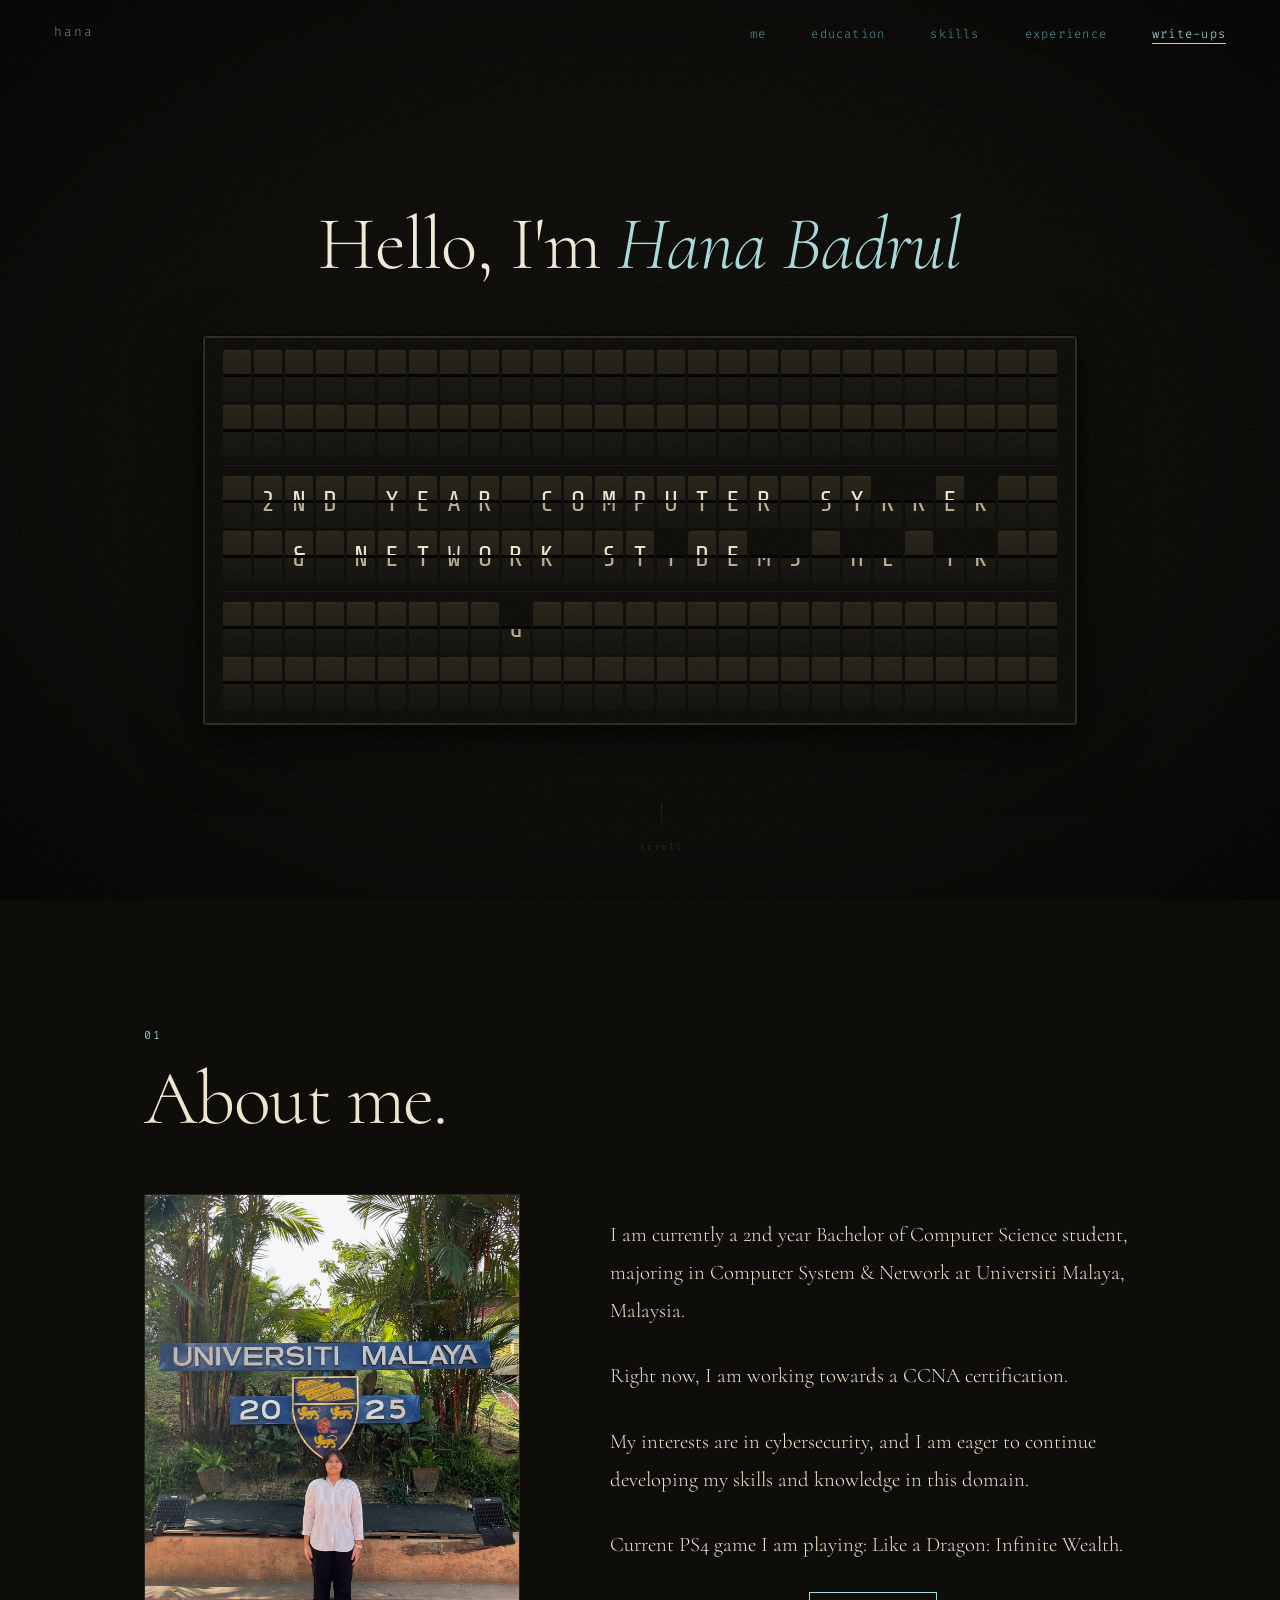
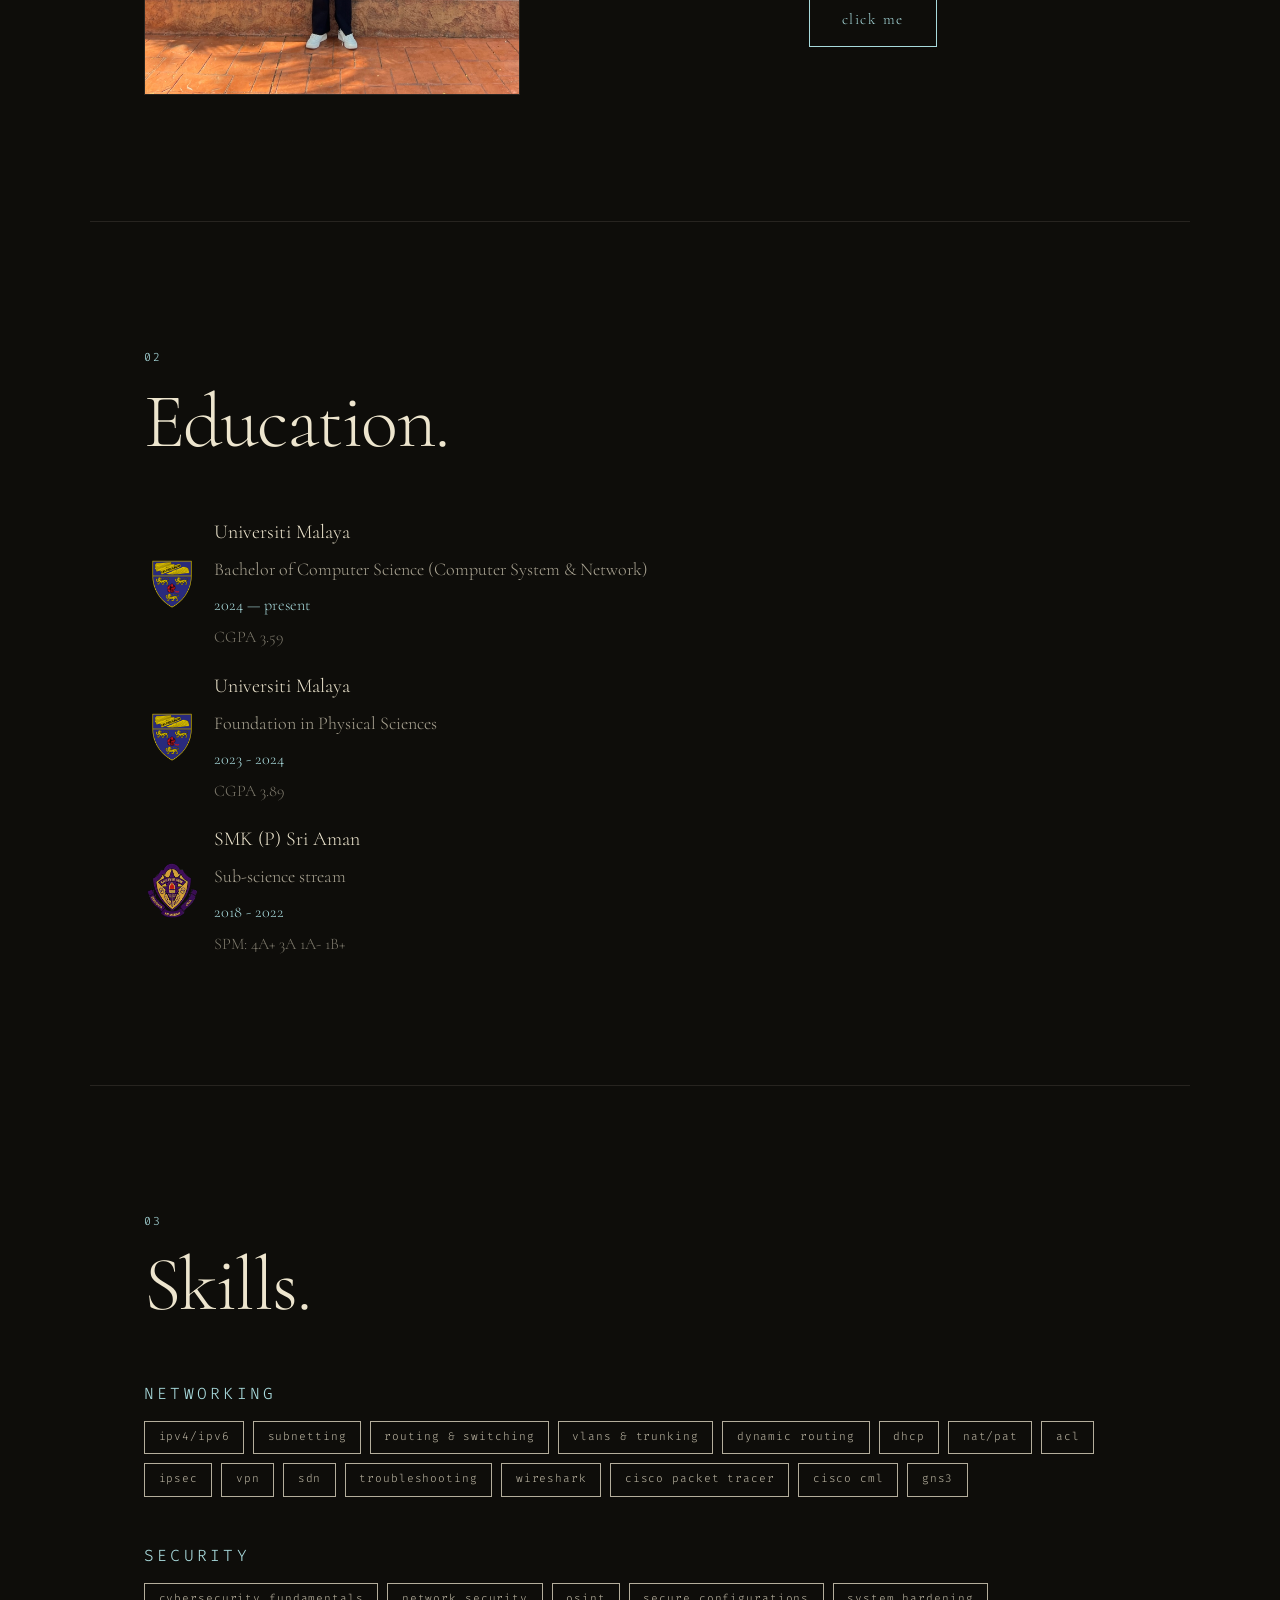
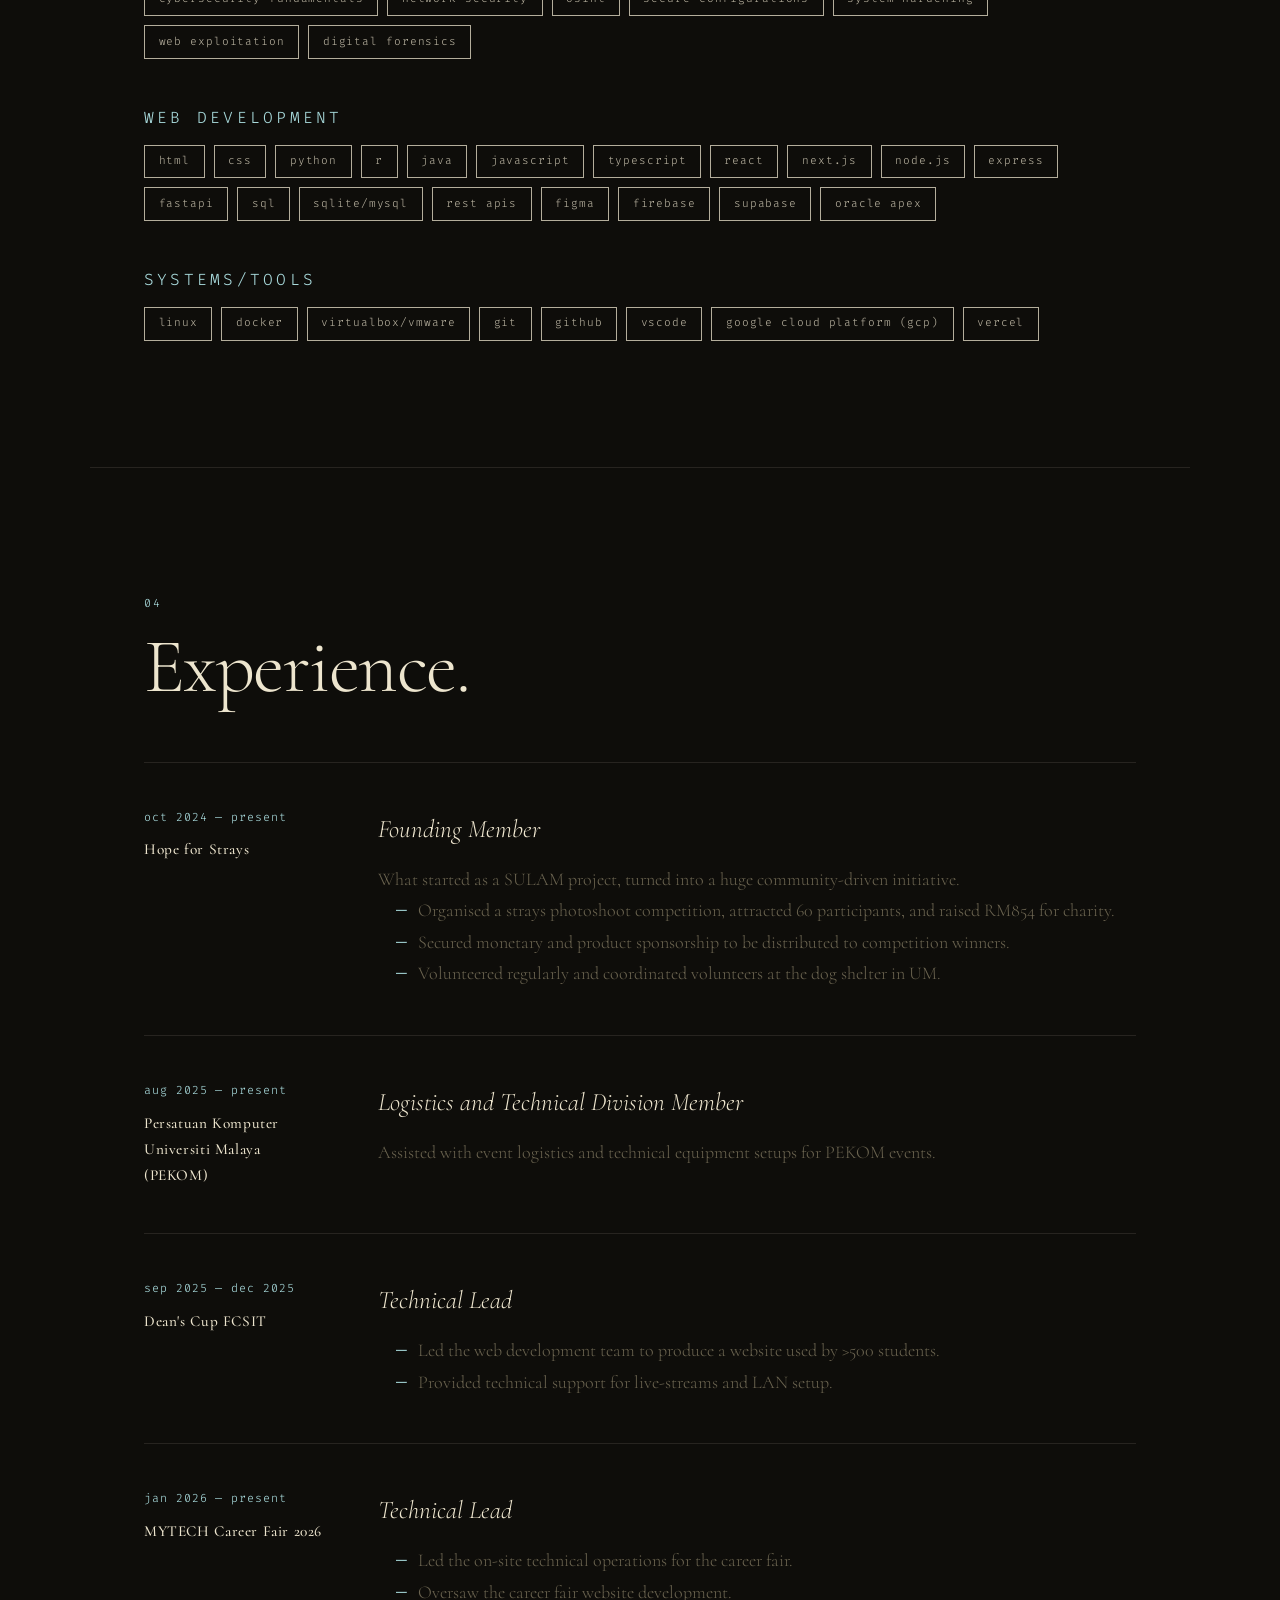
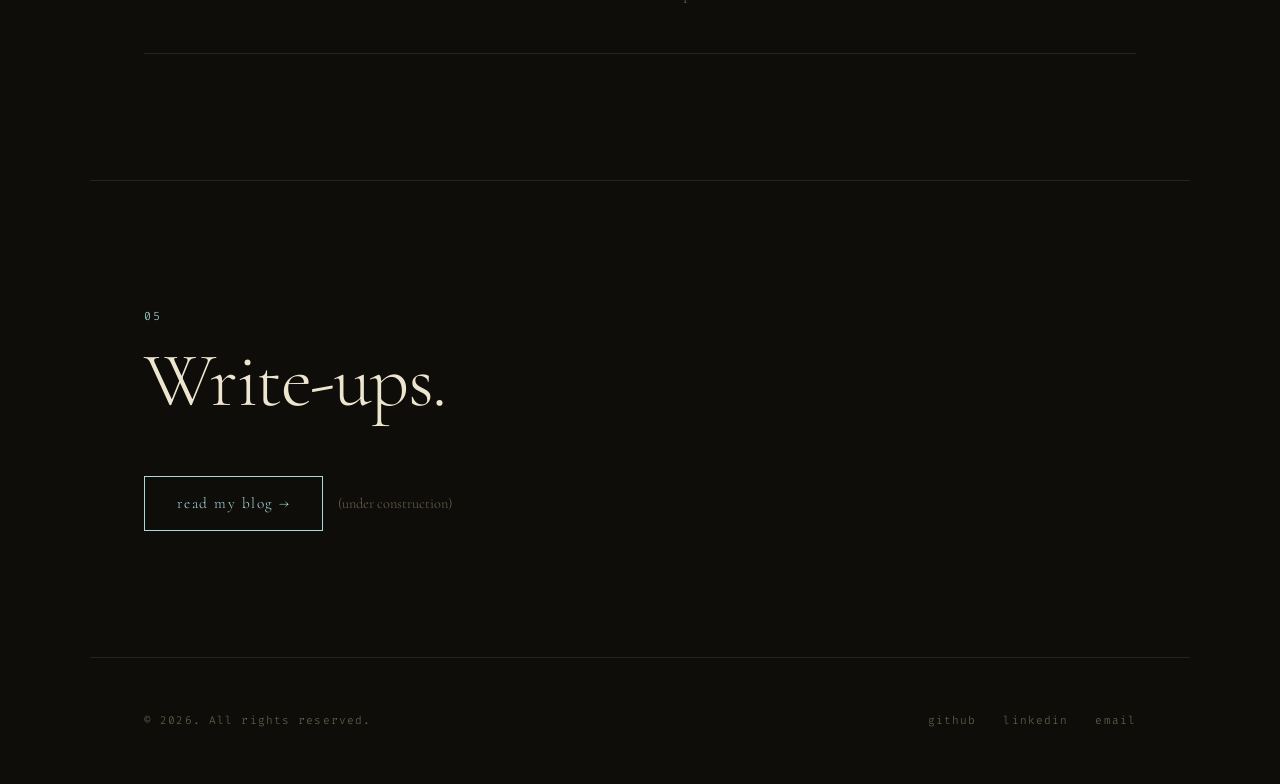
==== commit 3f47cd76: "awww" ====
--- a/index.html
+++ b/index.html
@@ -320,6 +320,8 @@
         // Phase 2: swap image then uncover
         setTimeout(function () {
           if (!chappyShown) {
+            var audio = new Audio('audios/awwww.mp3');
+            audio.play().catch(function () {});
             activeImg.style.display = 'block';
             txt.style.display = 'block';
             btn.textContent = 'hide me';
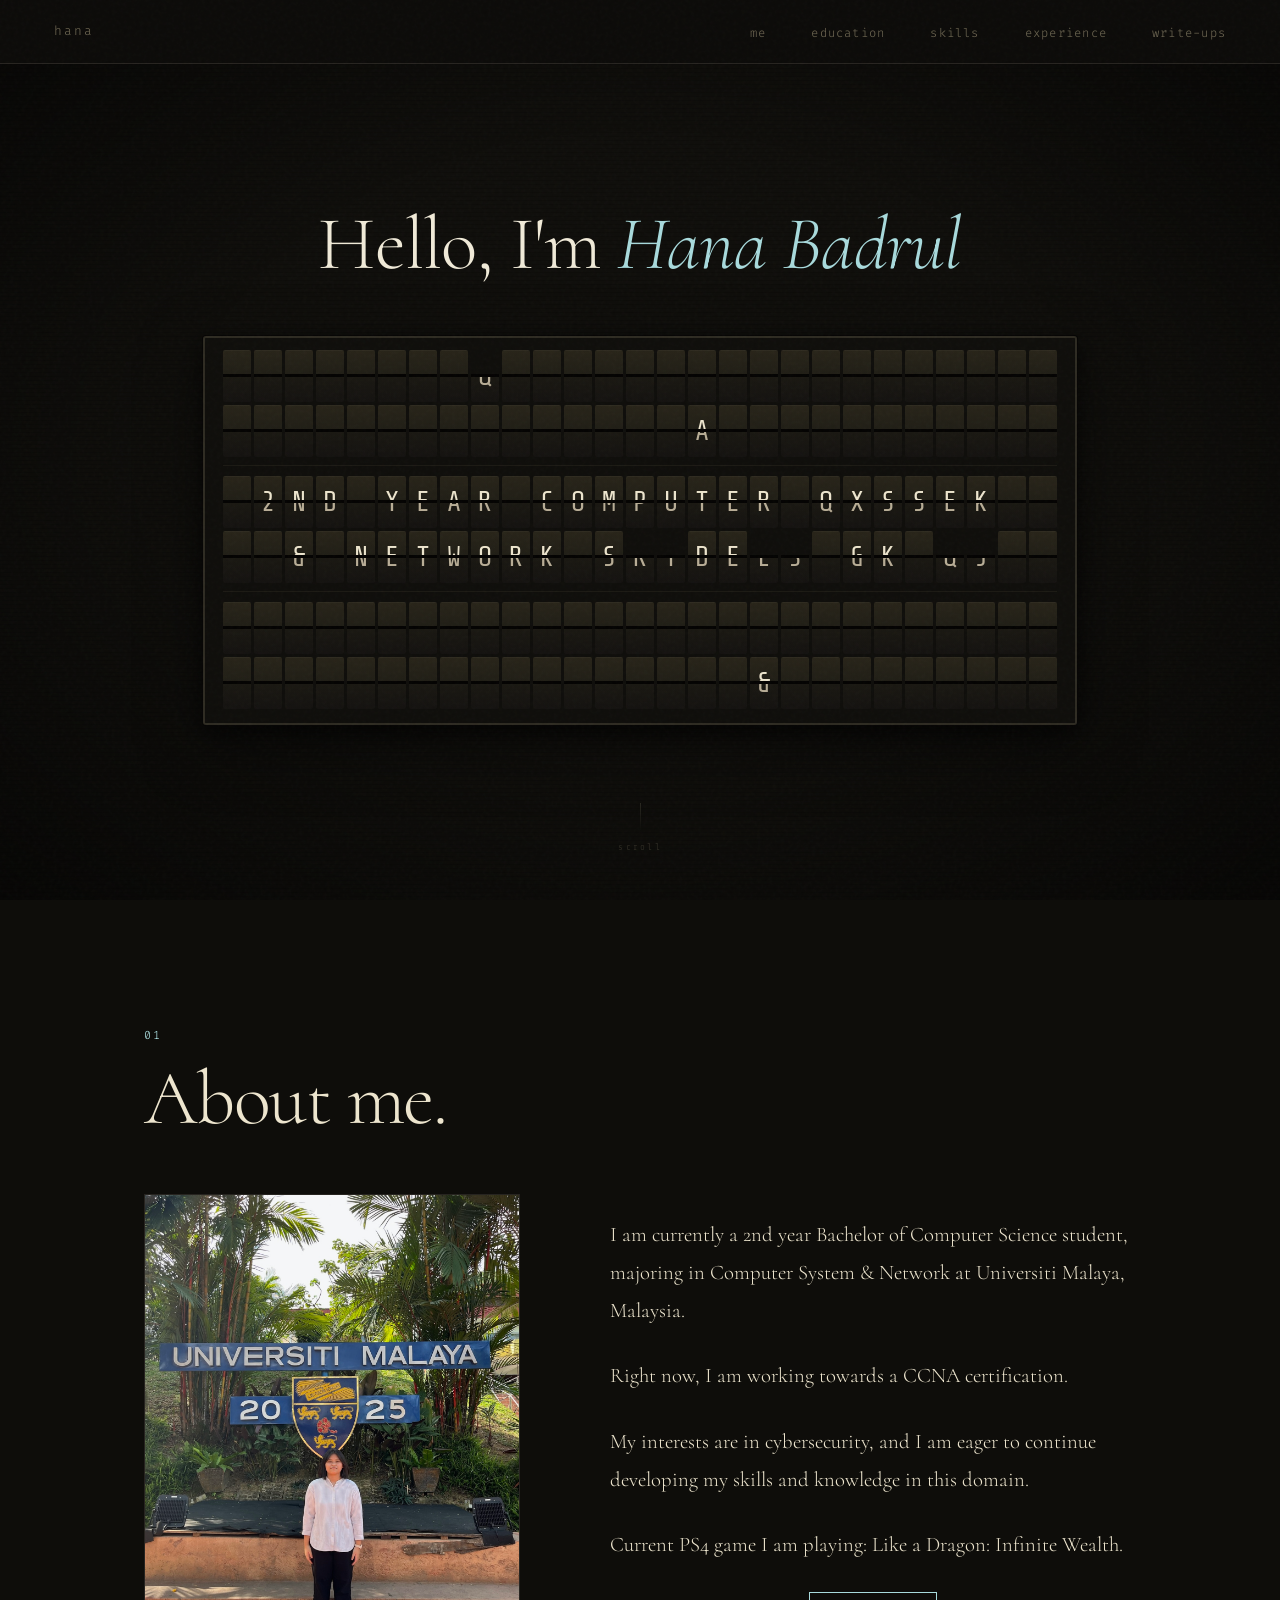
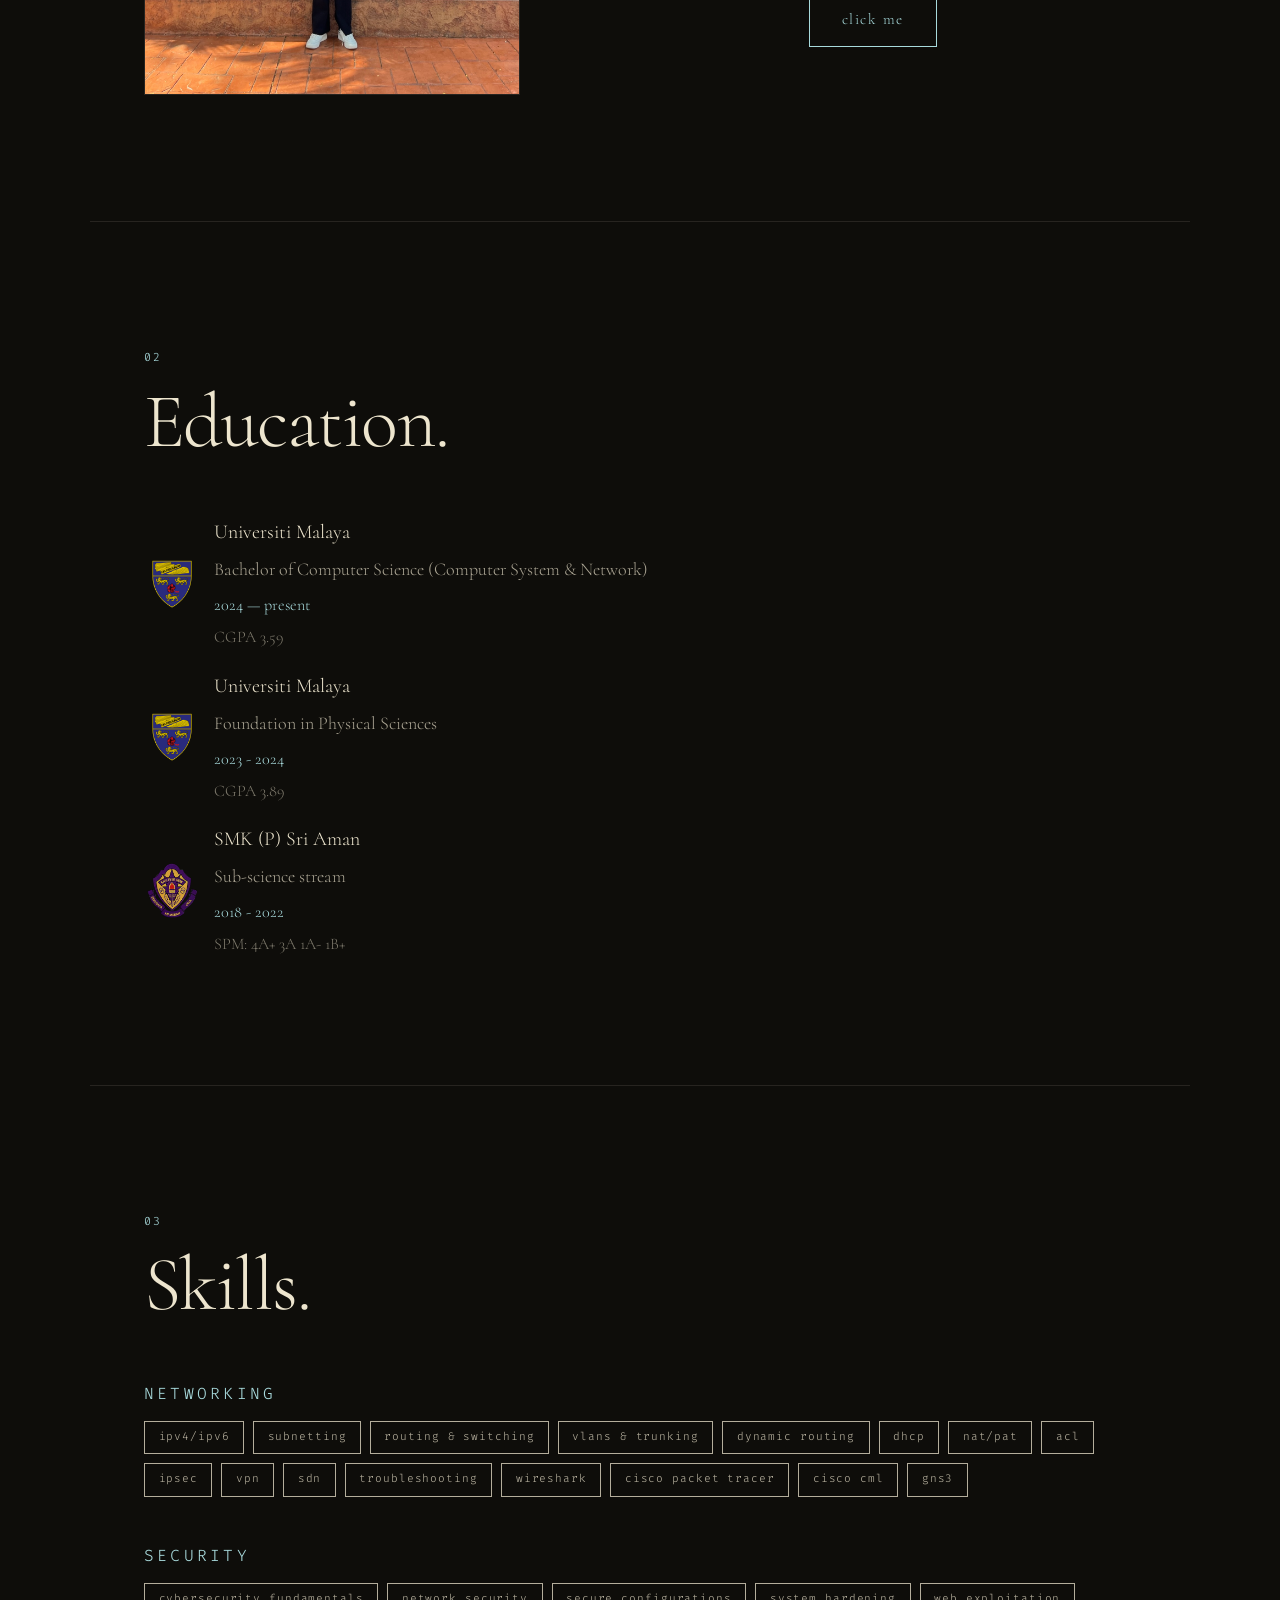
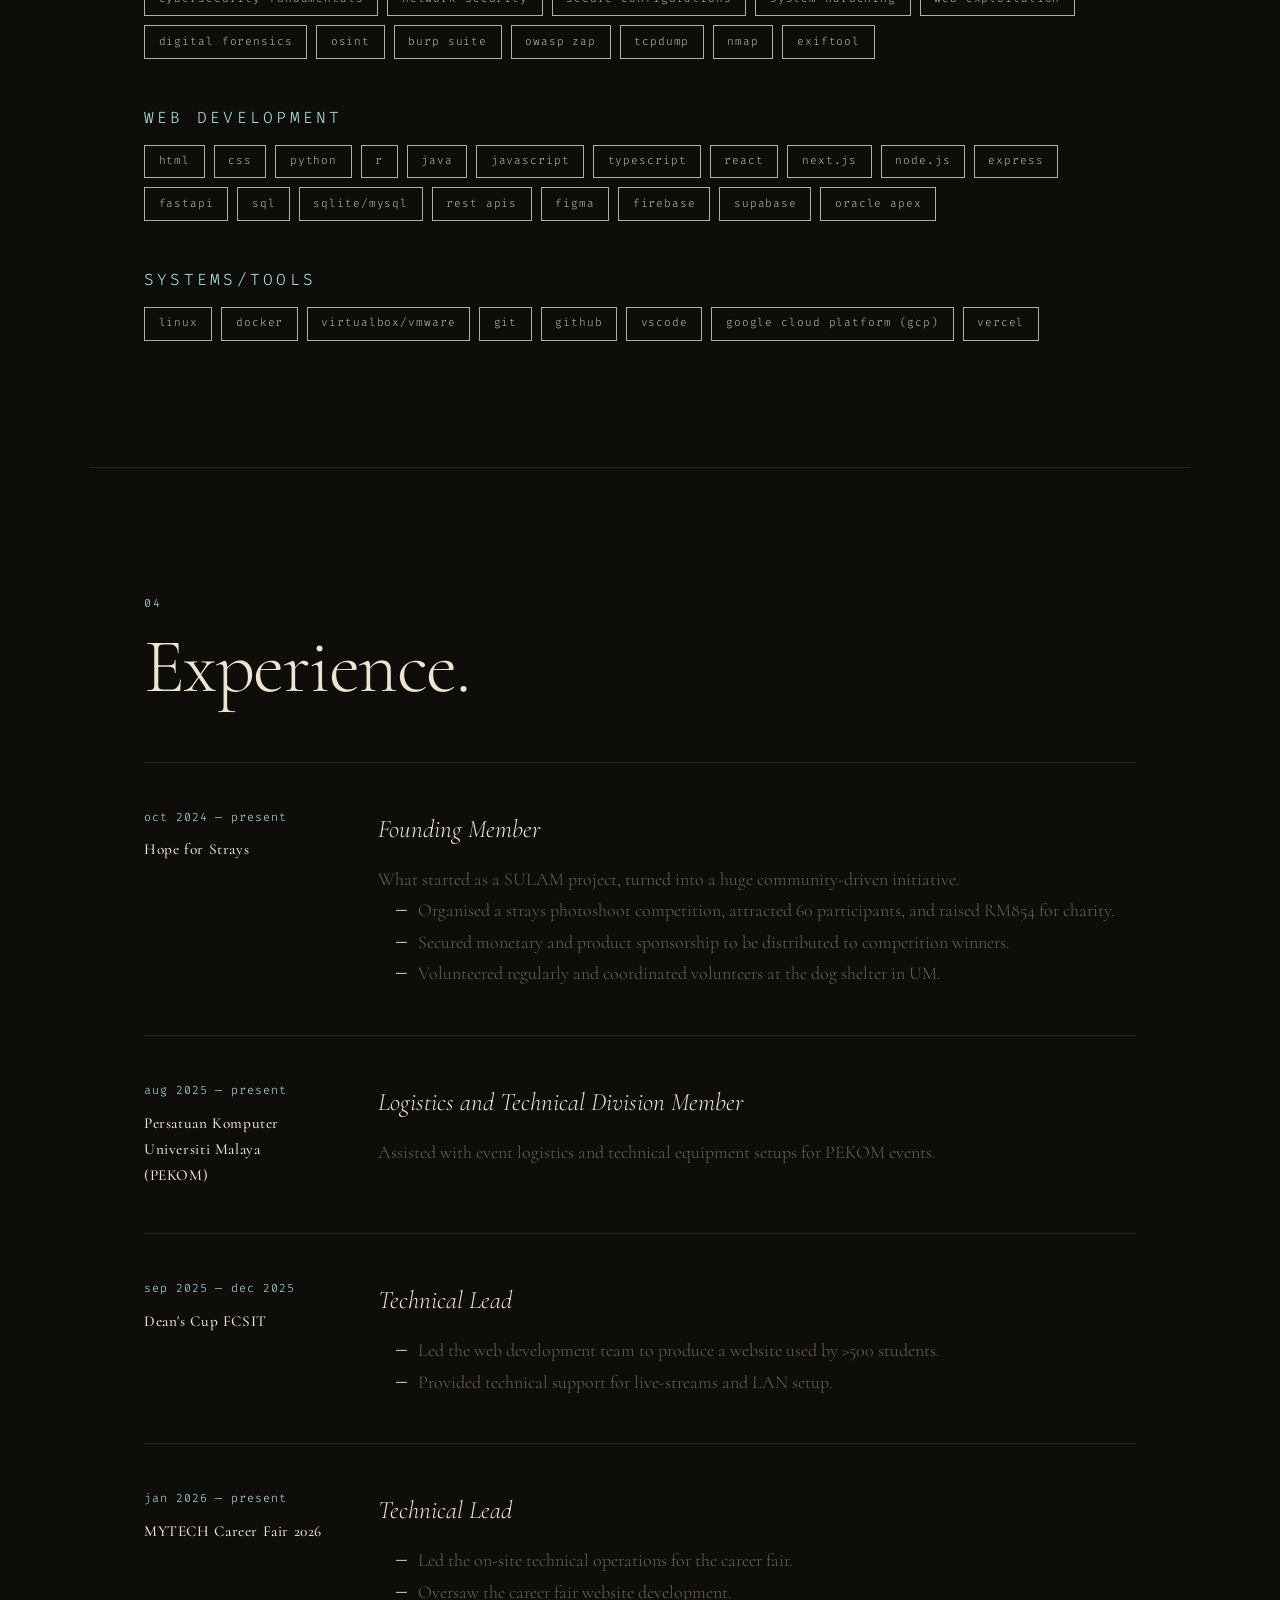
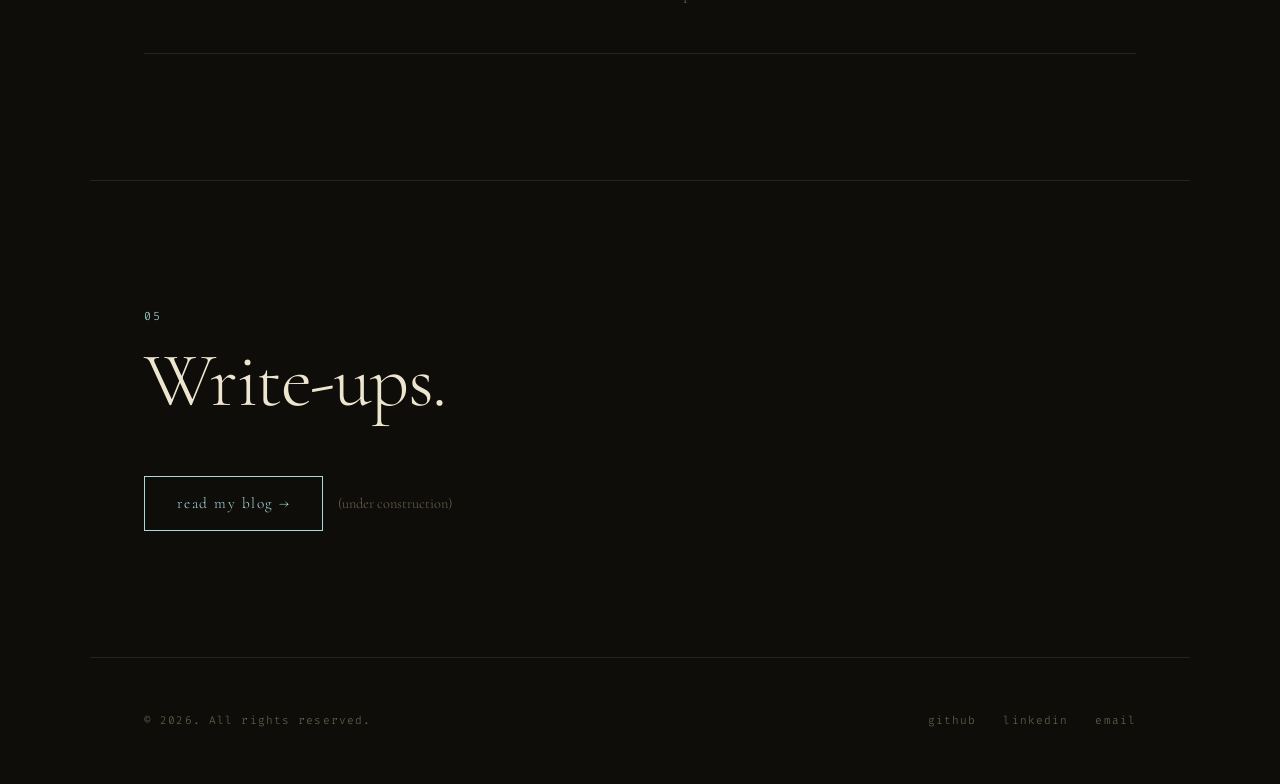
==== commit a3a18eb1: "ui refinements and mobile responsiveness" ====
--- a/index.html
+++ b/index.html
@@ -152,11 +152,16 @@
         <div class="skill-tags">
           <span class="tag">cybersecurity fundamentals</span>
           <span class="tag">network security</span>
-          <span class="tag">osint</span>
           <span class="tag">secure configurations</span>
           <span class="tag">system hardening</span>
           <span class="tag">web exploitation</span>
           <span class="tag">digital forensics</span>
+          <span class="tag">osint</span>
+          <span class="tag">burp suite</span>
+          <span class="tag">owasp zap</span>
+          <span class="tag">tcpdump</span>
+          <span class="tag">nmap</span>
+          <span class="tag">exiftool</span>
         </div>
       </div>
       <div class="skill-group">
--- a/css/style.css
+++ b/css/style.css
@@ -302,8 +302,9 @@
 /* Scroll hint */
 .hero-scroll {
   position: absolute;
-  bottom: 2.5rem; left: 50%;
-  transform: translateX(-50%);
+  bottom: 2.5rem; left: 0; right: 0;
+  margin: 0 auto;
+  width: fit-content;
   z-index: 2;
   display: flex;
   flex-direction: column;
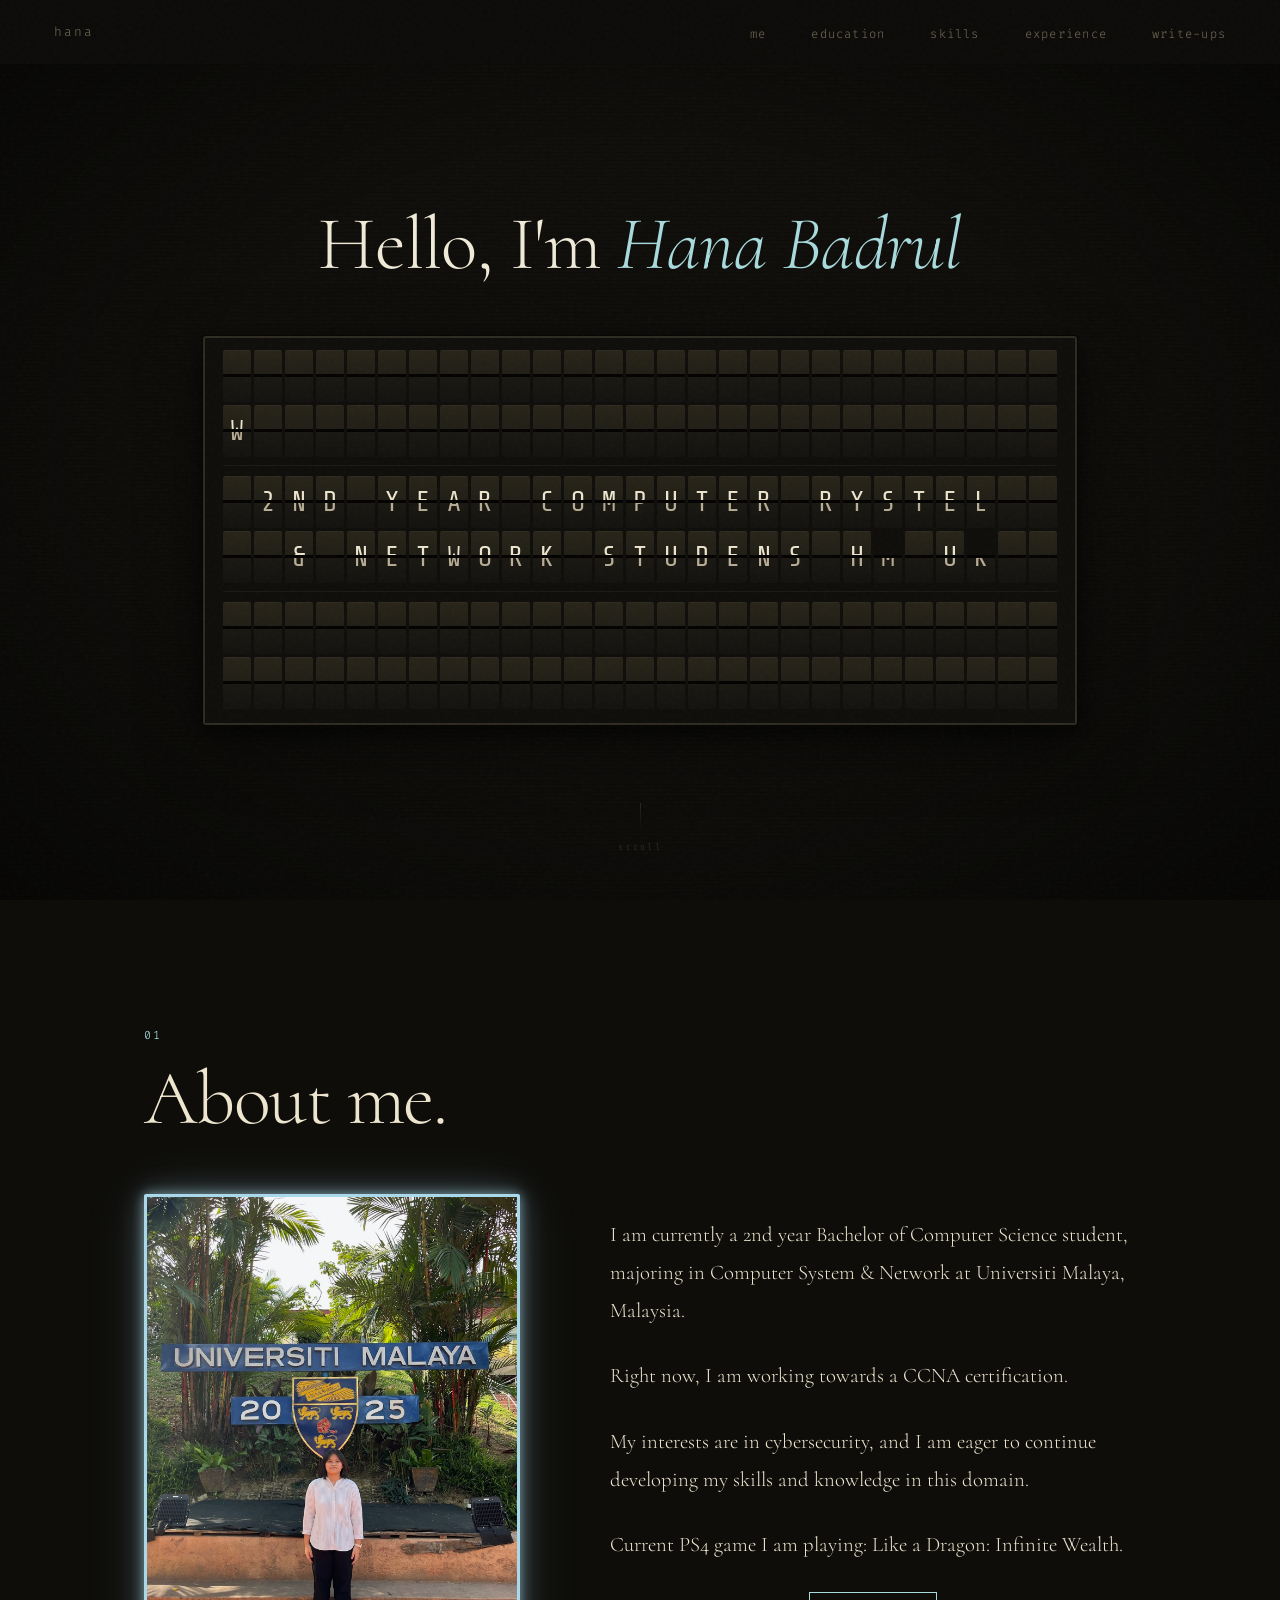
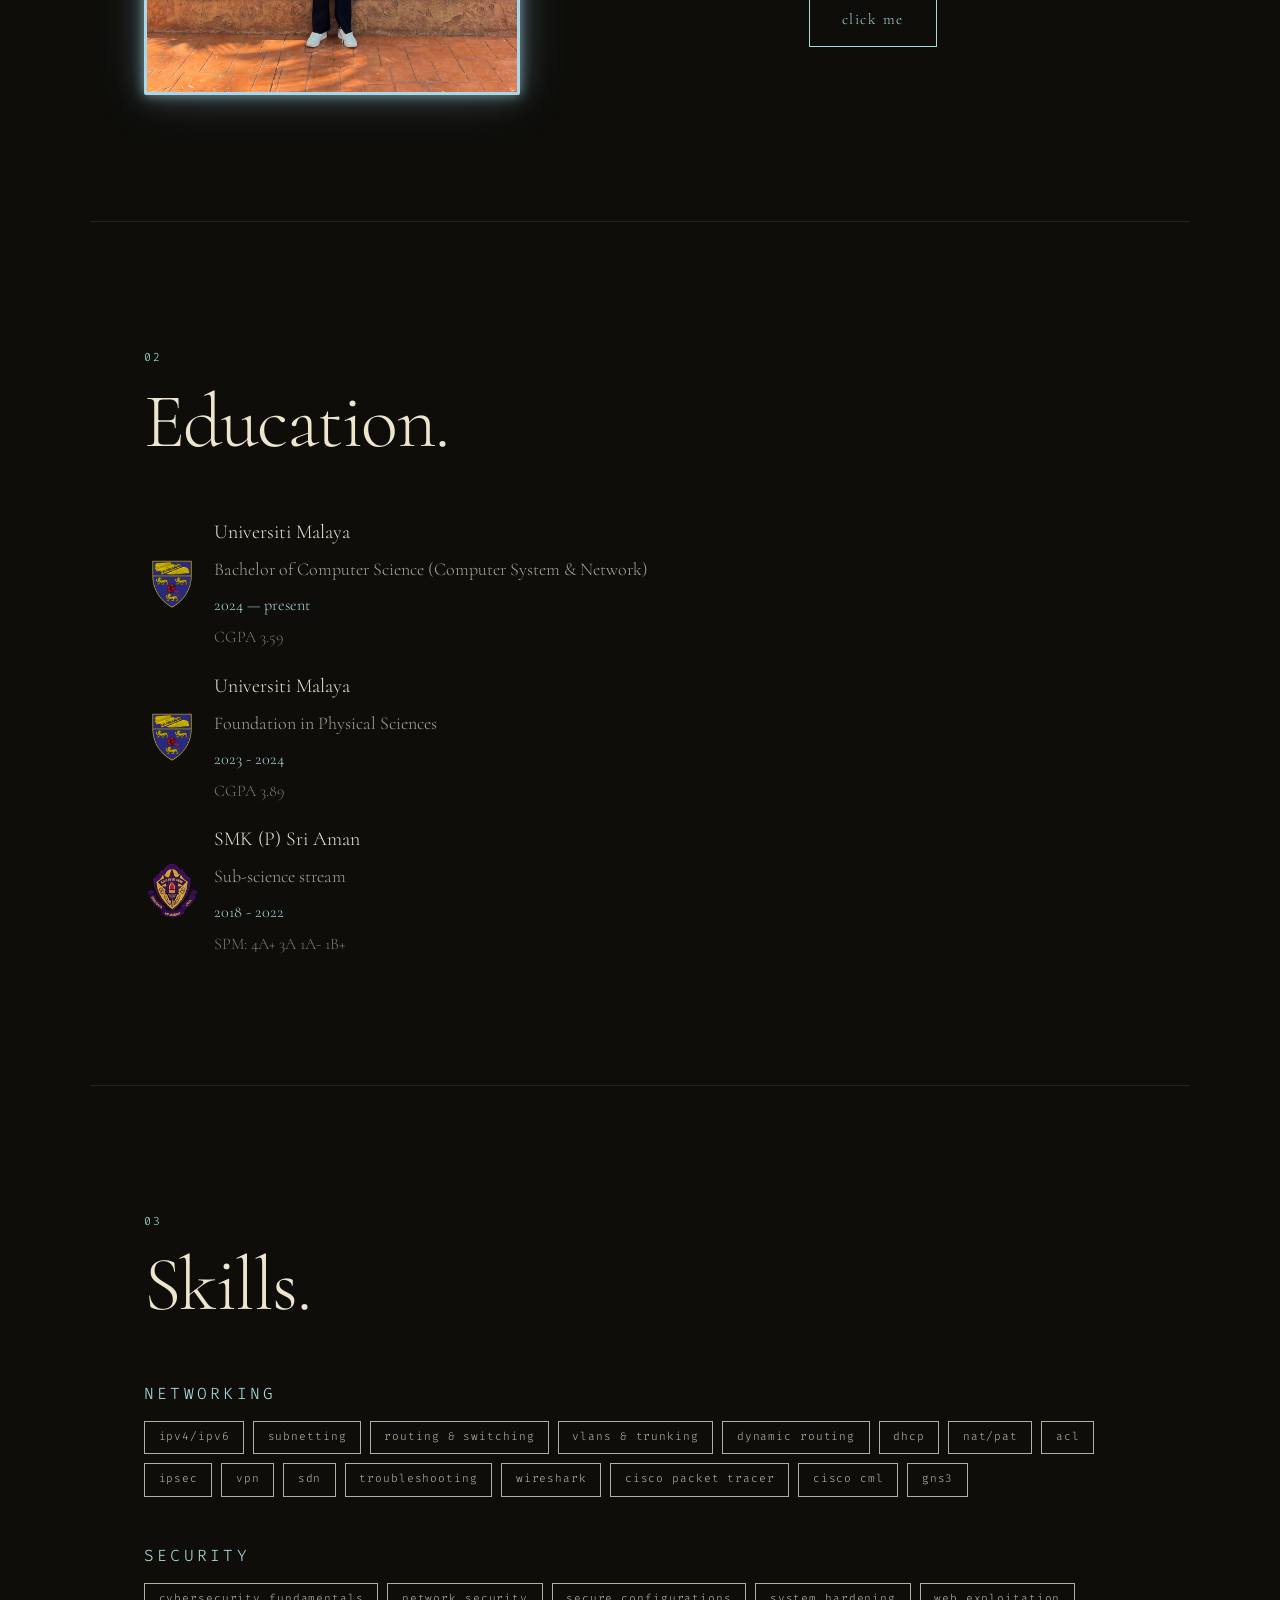
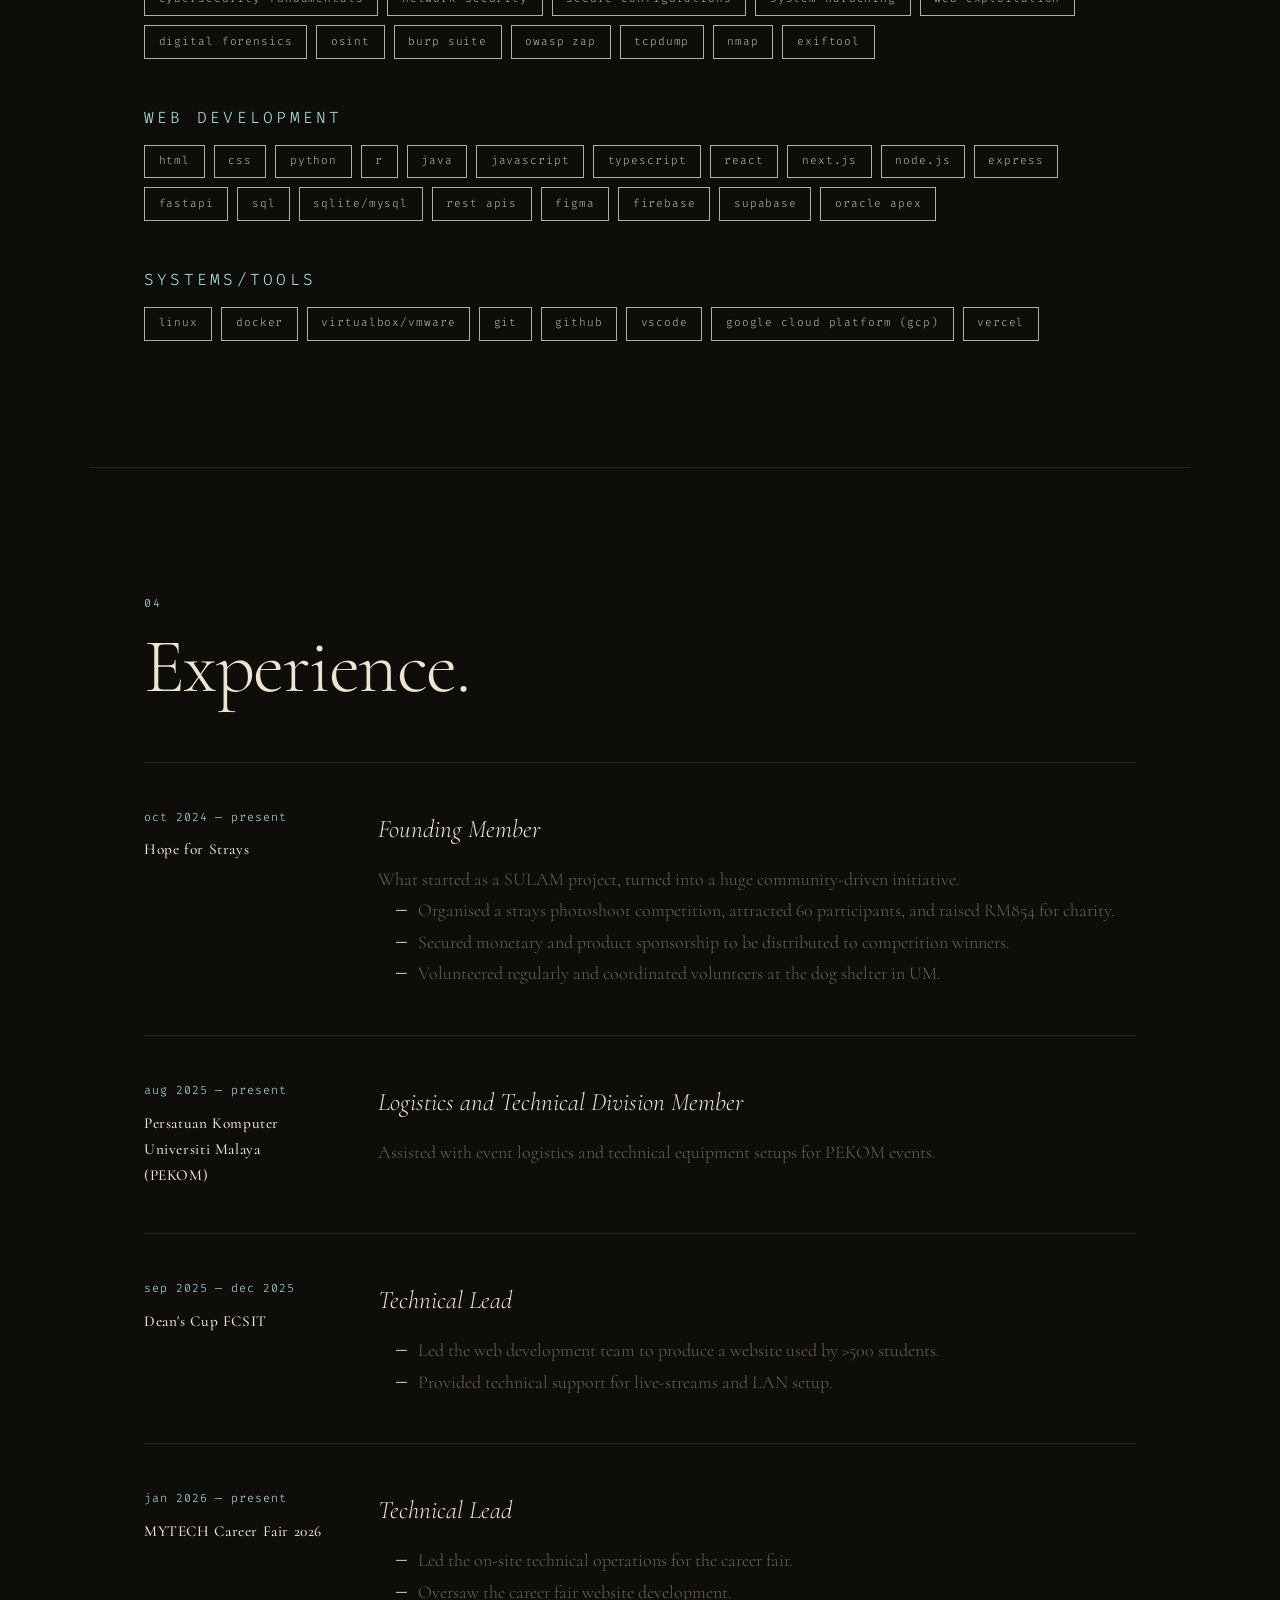
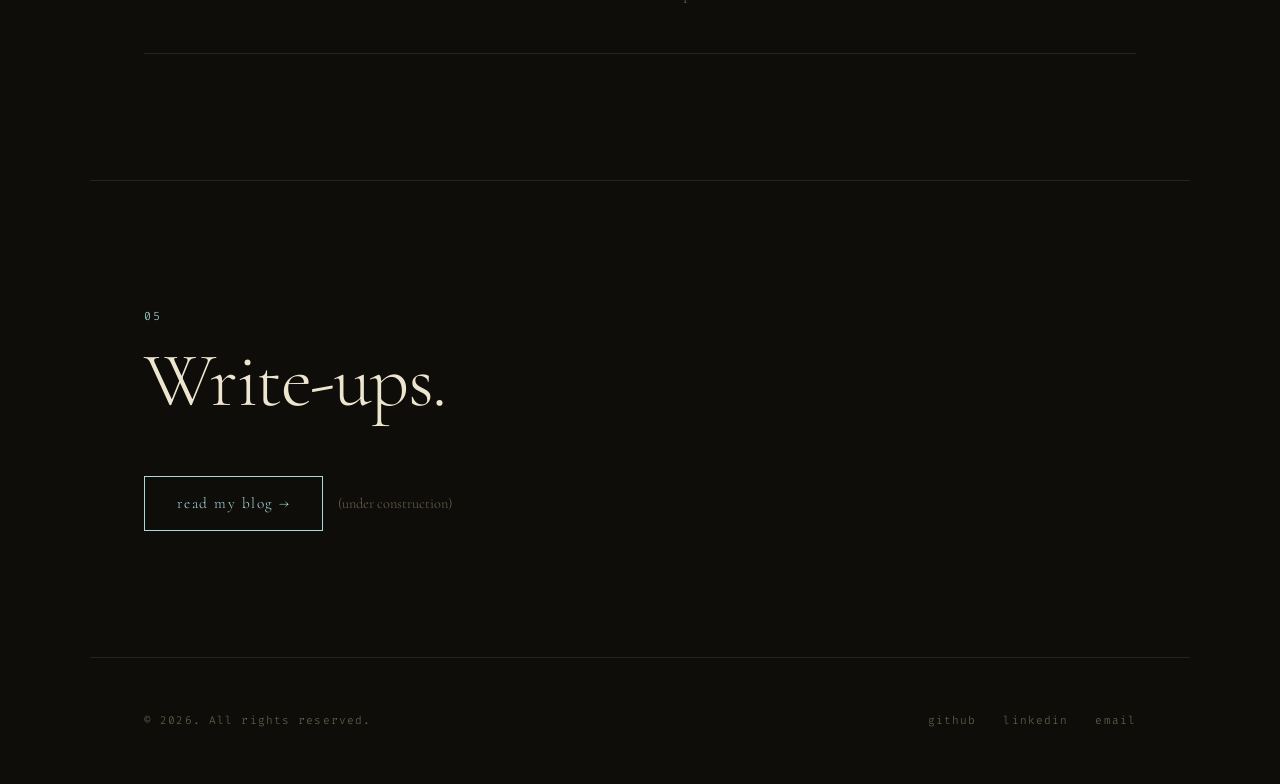
==== commit d7f53127: "add border to image" ====
--- a/index.html
+++ b/index.html
@@ -306,9 +306,18 @@
       }
 
       var chappyShown = false;
+      var chappyWarned = false;
 
       window.toggleChappy = function () {
         var btn = document.getElementById('chappy-btn');
+
+        // First click: show warning, don't reveal yet
+        if (!chappyShown && !chappyWarned) {
+          chappyWarned = true;
+          btn.innerHTML = 'are you sure? <span style="font-size:0.75em;opacity:0.7;">(turn up your volume!!)</span>';
+          return;
+        }
+
         var defaultImg = document.querySelector('.pixelated-image-card__default');
         var activeImg = document.querySelector('.pixelated-image-card__active');
         var txt = document.getElementById('chappy-text');
@@ -334,6 +343,7 @@
             activeImg.style.display = 'none';
             txt.style.display = 'none';
             btn.textContent = 'click me';
+            chappyWarned = false;
           }
           chappyShown = !chappyShown;
 
--- a/css/style.css
+++ b/css/style.css
@@ -106,7 +106,6 @@
   background: rgba(14, 13, 10, 0.92);
   backdrop-filter: blur(14px);
   -webkit-backdrop-filter: blur(14px);
-  border-bottom: 1px solid var(--border);
 }
 nav.scrolled .nav-logo       { color: var(--muted); }
 nav.scrolled .nav-logo:hover { color: var(--text); }
@@ -671,6 +670,9 @@
   width: 100%;
   position: relative;
   overflow: hidden;
+  border: 3px solid #a8d8ea;
+  border-radius: 2px;
+  box-shadow: 0 0 12px rgba(168, 216, 234, 0.6), 0 0 30px rgba(168, 216, 234, 0.3), 0 0 60px rgba(168, 216, 234, 0.15);
 }
 .pixelated-image-card__default,
 .pixelated-image-card__active {
